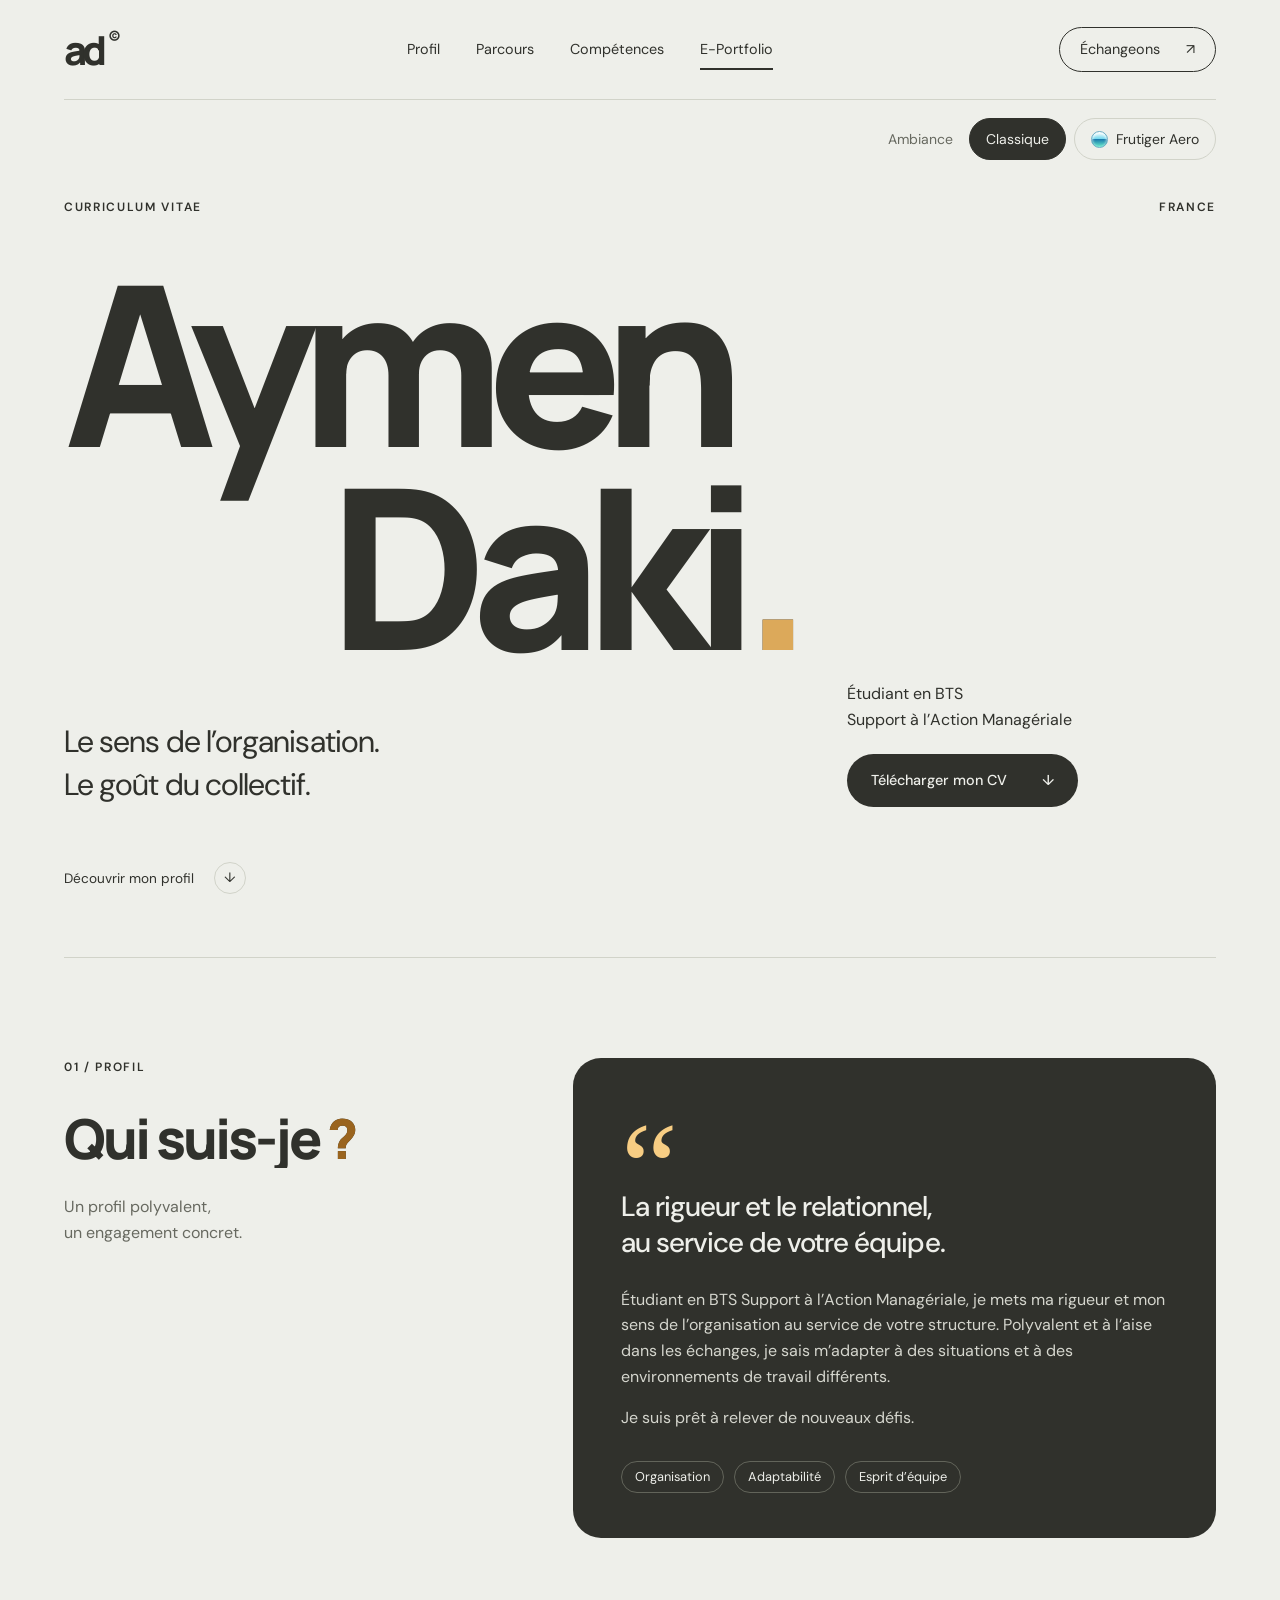
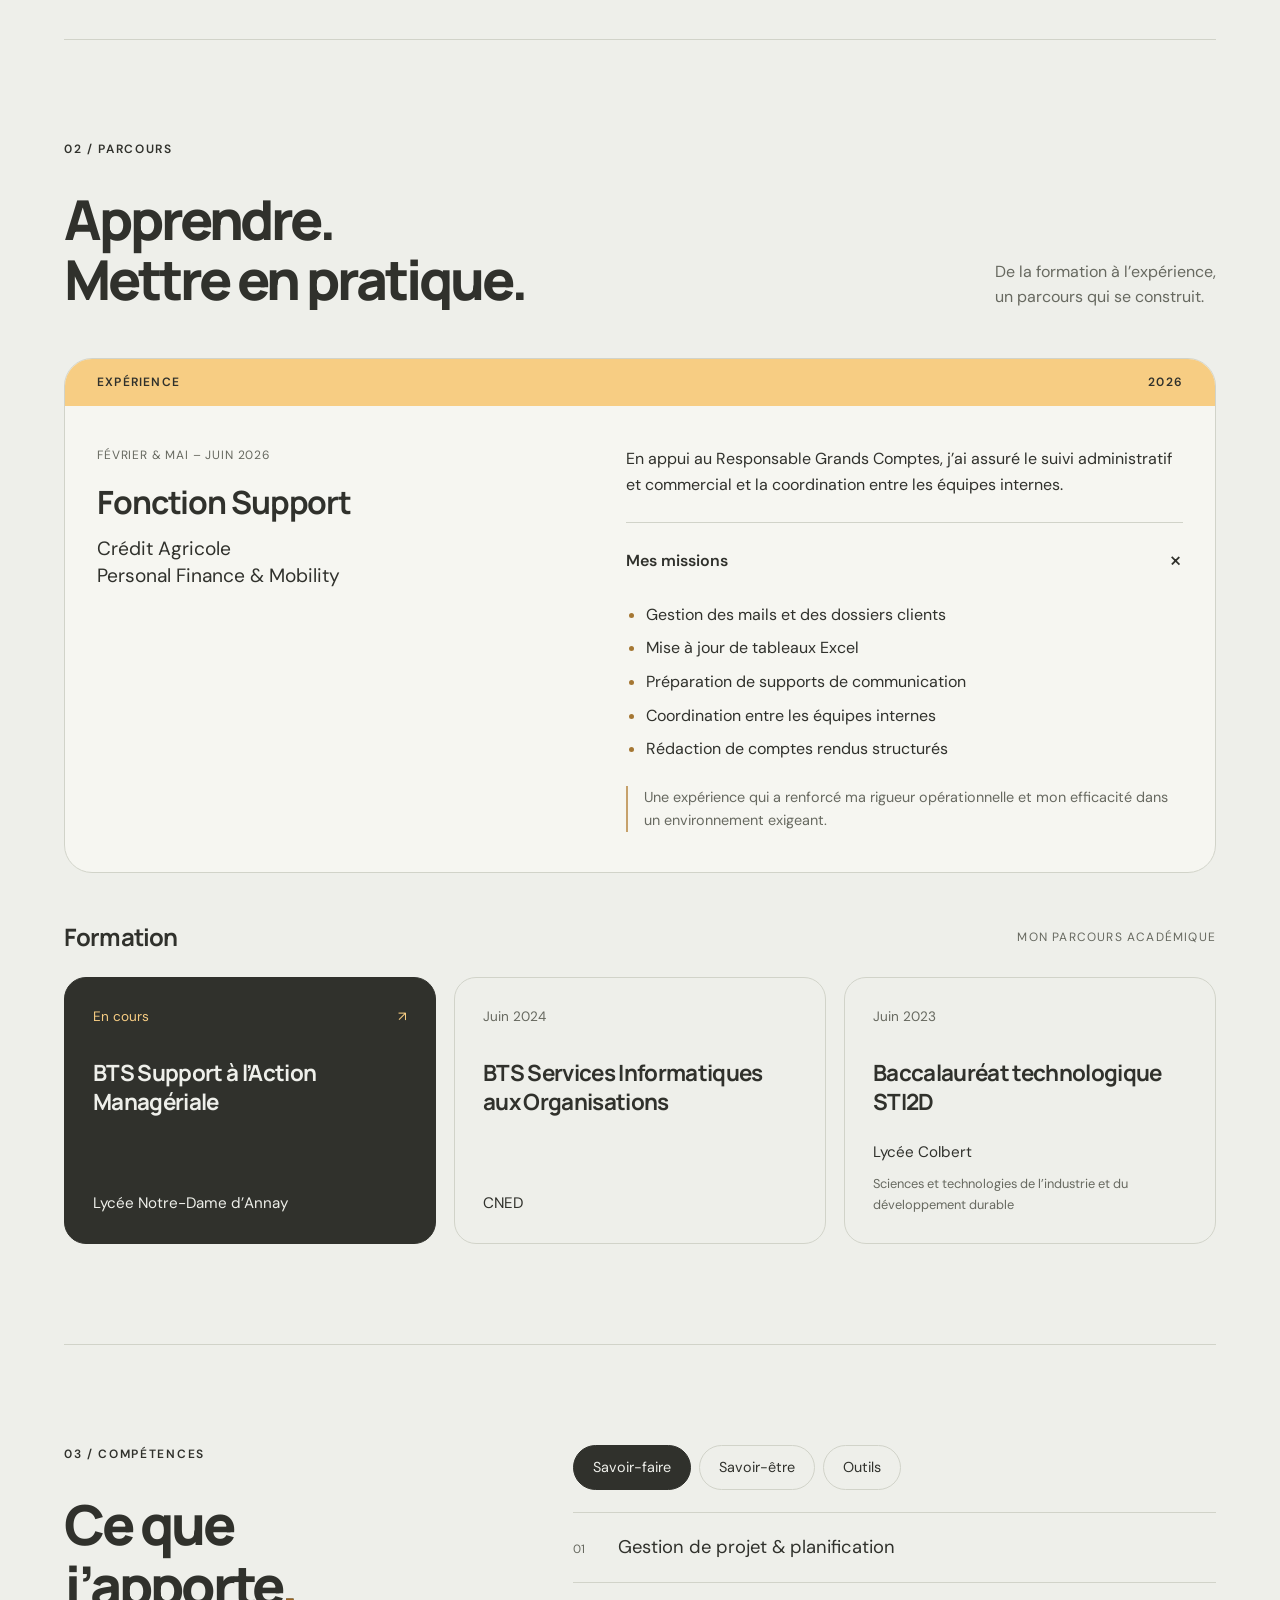
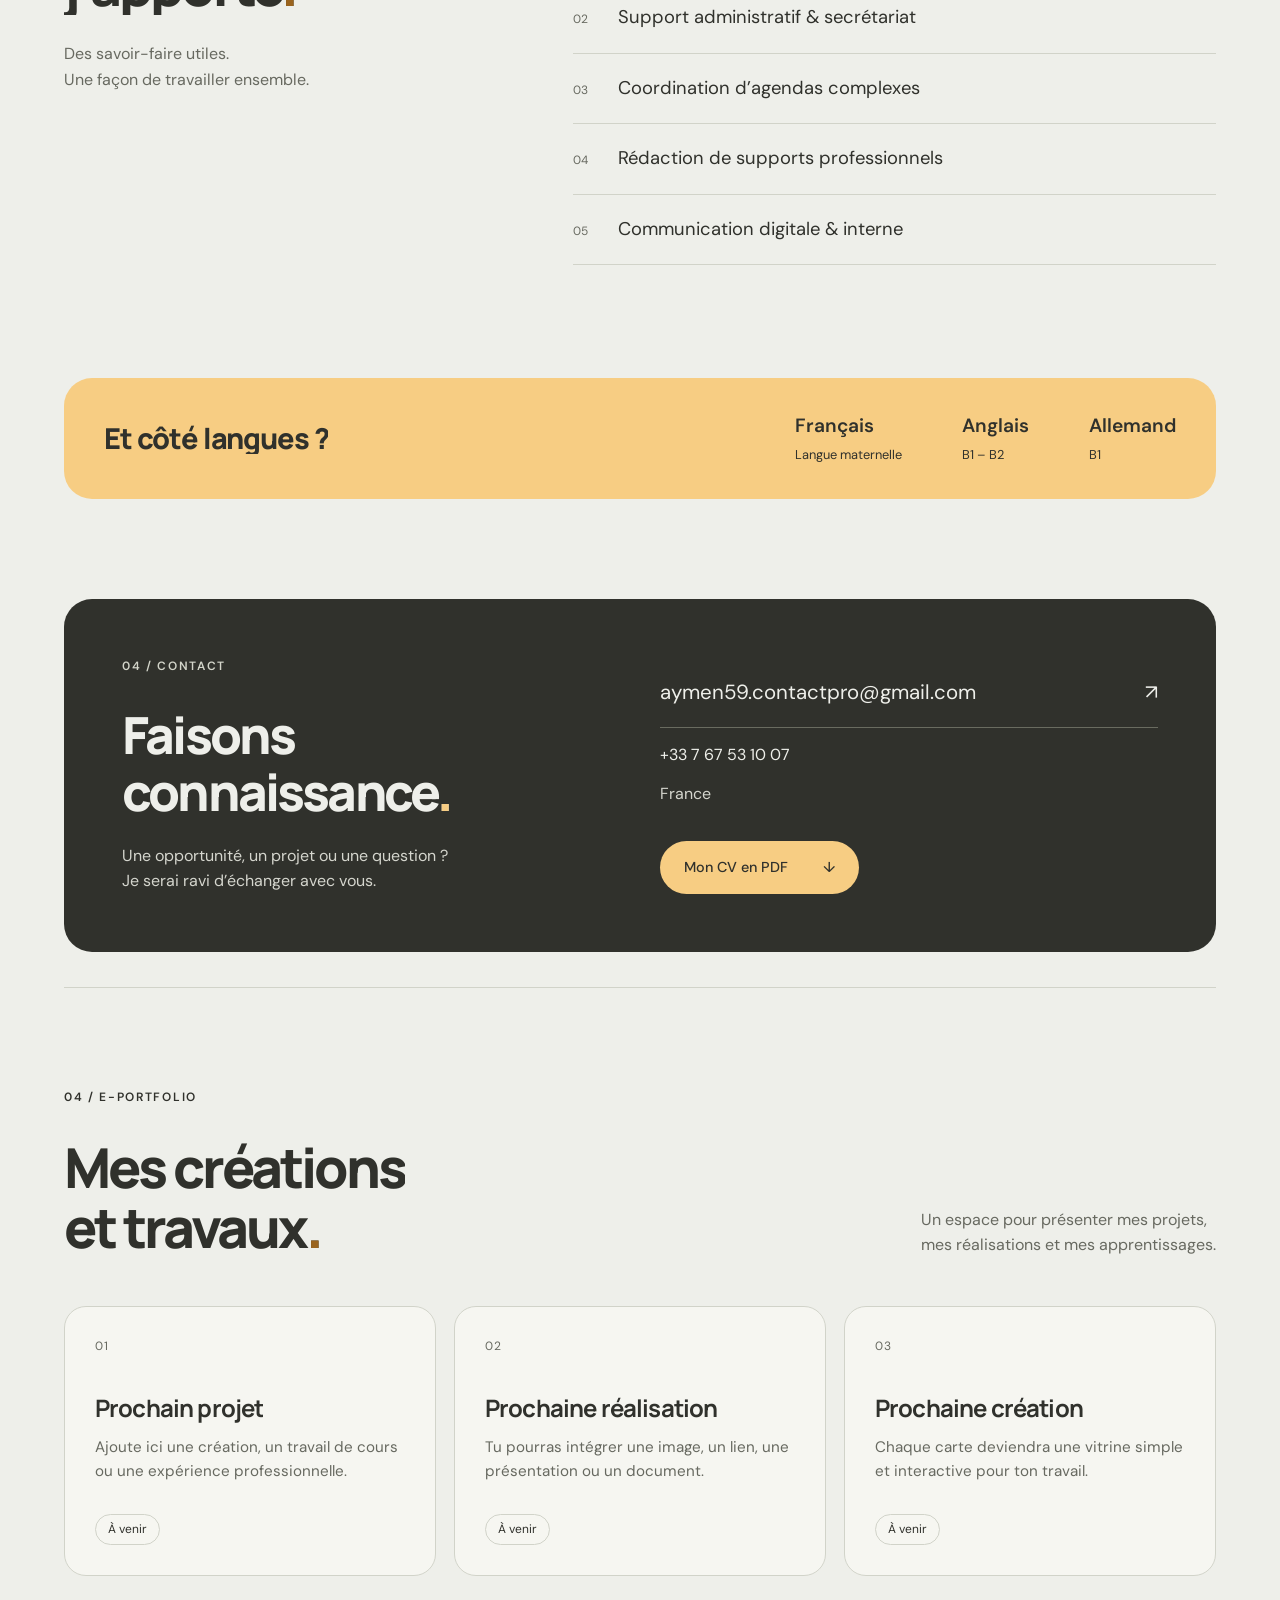
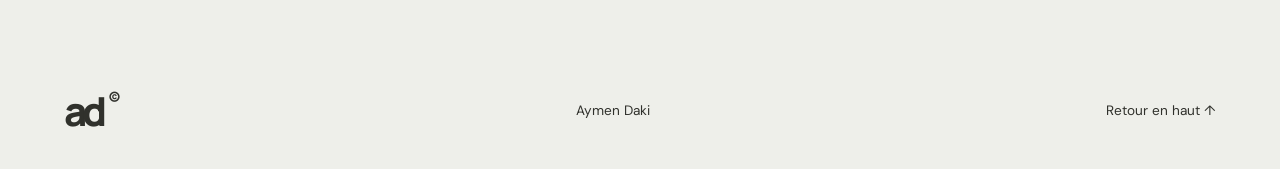
==== index.html @ 02a34ab2 "Add files via upload" ====
<!doctype html>
<html lang="fr">
<head>
  <meta charset="utf-8">
  <meta name="viewport" content="width=device-width,initial-scale=1">
  <meta name="theme-color" content="#30312c">
  <meta name="description" content="Découvrez le parcours d’Aymen Daki, étudiant en BTS Support à l’Action Managériale en France : expérience, formation et compétences.">
  <title>Aymen Daki — Parcours & compétences</title>
  <link rel="stylesheet" href="style.css">
  <link rel="stylesheet" href="interactions.css">
  <link rel="stylesheet" href="themes.css">
  <script src="theme.js"></script>
  <script src="script.js" defer></script>
</head>
<body>
  <a class="skip" href="#profil">Aller au contenu</a>
  <header class="header">
    <a href="#accueil" class="wordmark" aria-label="Aymen Daki, accueil">ad<span>©</span></a>
    <nav aria-label="Navigation principale">
      <a href="#profil">Profil</a><a href="#parcours">Parcours</a><a href="#competences">Compétences</a><a href="#portfolio">E-Portfolio</a>
    </nav>
    <a href="#contact" class="contact-link">Échangeons <span aria-hidden="true">↗</span></a>
  </header>
  <div class="theme-toolbar" role="group" aria-label="Thème du site">
    <span>Ambiance</span>
    <button type="button" data-theme-choice="classic" aria-pressed="true">Classique</button>
    <button type="button" data-theme-choice="aero" aria-pressed="false"><span class="aero-swatch" aria-hidden="true"></span> Frutiger Aero</button>
  </div>
  <main id="accueil">
    <section class="hero" aria-labelledby="hero-title">
      <div class="hero-top"><p>CURRICULUM VITAE</p><p>FRANCE</p></div>
      <h1 id="hero-title">Aymen<span>Daki<span class="name-period">.</span></span></h1>
      <div class="hero-bottom"><p>Le sens de l’organisation.<br>Le goût du collectif.</p><div><p class="study-label">Étudiant en BTS<br>Support à l’Action Managériale</p><a href="aymen-daki-cv.pdf" download="Aymen-Daki-CV.pdf" class="button dark">Télécharger mon CV <span aria-hidden="true">↓</span></a></div></div>
      <a href="#profil" class="scroll-link">Découvrir mon profil <span aria-hidden="true">↓</span></a>
    </section>
    <section id="profil" class="profile section" aria-labelledby="profile-title">
      <div class="section-intro"><span class="eyebrow">01 / PROFIL</span><h2 id="profile-title">Qui suis-je<span class="accent"> ?</span></h2><p>Un profil polyvalent,<br>un engagement concret.</p></div>
      <div class="quote-card"><span class="quote-mark" aria-hidden="true">“</span><p class="quote-lead">La rigueur et le relationnel,<br>au service de votre équipe.</p><p>Étudiant en BTS Support à l’Action Managériale, je mets ma rigueur et mon sens de l’organisation au service de votre structure. Polyvalent et à l’aise dans les échanges, je sais m’adapter à des situations et à des environnements de travail différents.</p><p>Je suis prêt à relever de nouveaux défis.</p><div class="quote-tags"><span>Organisation</span><span>Adaptabilité</span><span>Esprit d’équipe</span></div></div>
    </section>
    <section id="parcours" class="section journey" aria-labelledby="journey-title">
      <div class="section-heading"><div><span class="eyebrow">02 / PARCOURS</span><h2 id="journey-title">Apprendre.<br>Mettre en pratique.</h2></div><p>De la formation à l’expérience,<br>un parcours qui se construit.</p></div>
      <div class="experience-card"><div class="experience-label"><span>EXPÉRIENCE</span><span>2026</span></div><div class="experience-main"><div><p class="meta">FÉVRIER & MAI – JUIN 2026</p><h3>Fonction Support</h3><p class="company">Crédit Agricole<br>Personal Finance & Mobility</p></div><div><p>En appui au Responsable Grands Comptes, j’ai assuré le suivi administratif et commercial et la coordination entre les équipes internes.</p><details open><summary>Mes missions <span aria-hidden="true" class="plus">+</span></summary><ul><li>Gestion des mails et des dossiers clients</li><li>Mise à jour de tableaux Excel</li><li>Préparation de supports de communication</li><li>Coordination entre les équipes internes</li><li>Rédaction de comptes rendus structurés</li></ul><p class="takeaway">Une expérience qui a renforcé ma rigueur opérationnelle et mon efficacité dans un environnement exigeant.</p></details></div></div></div>
      <div class="education-heading"><h3>Formation</h3><span>MON PARCOURS ACADÉMIQUE</span></div>
      <div class="education-grid">
        <article class="education current"><div class="education-date">En cours <span aria-hidden="true">↗</span></div><h4>BTS Support à l’Action Managériale</h4><p>Lycée Notre-Dame d’Annay</p></article>
        <article class="education"><div class="education-date">Juin 2024</div><h4>BTS Services Informatiques aux Organisations</h4><p>CNED</p></article>
        <article class="education"><div class="education-date">Juin 2023</div><h4>Baccalauréat technologique STI2D</h4><p>Lycée Colbert</p><p class="education-detail">Sciences et technologies de l’industrie et du développement durable</p></article>
      </div>
    </section>
    <section id="competences" class="section skills-section" aria-labelledby="skills-title"><div class="section-intro"><span class="eyebrow">03 / COMPÉTENCES</span><h2 id="skills-title">Ce que<br>j’apporte<span class="accent">.</span></h2><p>Des savoir-faire utiles.<br>Une façon de travailler ensemble.</p></div><div class="skills-content"><div class="tabs" role="tablist" aria-label="Catégories de compétences"><button id="tab-expertise" role="tab" aria-selected="true" aria-controls="expertise" tabindex="0">Savoir-faire</button><button id="tab-qualities" role="tab" aria-selected="false" aria-controls="qualities" tabindex="-1">Savoir-être</button><button id="tab-tools" role="tab" aria-selected="false" aria-controls="tools" tabindex="-1">Outils</button></div><div id="expertise" class="skill-panel" role="tabpanel" aria-labelledby="tab-expertise" tabindex="0"><ul class="skill-list"><li><span>01</span>Gestion de projet & planification</li><li><span>02</span>Support administratif & secrétariat</li><li><span>03</span>Coordination d’agendas complexes</li><li><span>04</span>Rédaction de supports professionnels</li><li><span>05</span>Communication digitale & interne</li></ul></div><div id="qualities" class="skill-panel" role="tabpanel" aria-labelledby="tab-qualities" tabindex="0" hidden><ul class="skill-list"><li><span>01</span>Rigueur & organisation</li><li><span>02</span>Aisance relationnelle & diplomatie</li><li><span>03</span>Capacité d’adaptation</li><li><span>04</span>Esprit d’initiative & leadership</li><li><span>05</span>Sens de la confidentialité</li><li><span>06</span>Gestion des priorités</li><li><span>07</span>Autonomie & travail d’équipe</li></ul></div><div id="tools" class="skill-panel" role="tabpanel" aria-labelledby="tab-tools" tabindex="0" hidden><ul class="skill-list"><li><span>01</span>Excel</li><li><span>02</span>Word</li><li><span>03</span>PowerPoint</li><li><span>04</span>Microsoft Teams</li><li><span>05</span>SharePoint</li></ul></div></div></section>
    <section class="languages" aria-labelledby="languages-title"><h2 id="languages-title">Et côté langues<span> ?</span></h2><div><p>Français<span>Langue maternelle</span></p><p>Anglais<span>B1 – B2</span></p><p>Allemand<span>B1</span></p></div></section>
    <section id="contact" class="section contact" aria-labelledby="contact-title"><div><span class="eyebrow">04 / CONTACT</span><h2 id="contact-title">Faisons<br>connaissance<span>.</span></h2><p>Une opportunité, un projet ou une question ?<br>Je serai ravi d’échanger avec vous.</p></div><div class="contact-details"><a class="email" href="mailto:aymen59.contactpro@gmail.com">aymen59.contactpro@gmail.com <span aria-hidden="true">↗</span></a><a href="tel:+33767531007">+33 7 67 53 10 07</a><p>France</p><a class="button light" href="aymen-daki-cv.pdf" download="Aymen-Daki-CV.pdf">Mon CV en PDF <span aria-hidden="true">↓</span></a></div></section>
    <section id="portfolio" class="section portfolio" aria-labelledby="portfolio-title"><div class="section-heading"><div><span class="eyebrow">04 / E-PORTFOLIO</span><h2 id="portfolio-title">Mes créations<br>et travaux<span class="accent">.</span></h2></div><p>Un espace pour présenter mes projets,<br>mes réalisations et mes apprentissages.</p></div><div class="portfolio-grid"><article class="portfolio-card"><span class="portfolio-number">01</span><h3>Prochain projet</h3><p>Ajoute ici une création, un travail de cours ou une expérience professionnelle.</p><span class="portfolio-status">À venir</span></article><article class="portfolio-card"><span class="portfolio-number">02</span><h3>Prochaine réalisation</h3><p>Tu pourras intégrer une image, un lien, une présentation ou un document.</p><span class="portfolio-status">À venir</span></article><article class="portfolio-card"><span class="portfolio-number">03</span><h3>Prochaine création</h3><p>Chaque carte deviendra une vitrine simple et interactive pour ton travail.</p><span class="portfolio-status">À venir</span></article></div></section>
  </main>
  <footer><a class="wordmark" href="#accueil" aria-label="Retour en haut">ad<span>©</span></a><p>Aymen Daki</p><a href="#accueil">Retour en haut ↑</a></footer>
</body>
</html>
---- style.css ----
@import url('https://fonts.googleapis.com/css2?family=DM+Sans:wght@400;500;600;700&family=Manrope:wght@400;500;600;700;800&display=swap');
:root{--paper:#eeefea;--ink:#30312c;--muted:#676960;--gold:#f7cd83;--line:#d1d3c9;--radius:28px}*{box-sizing:border-box}html{scroll-behavior:smooth;scroll-padding-top:100px}body{margin:0;background:var(--paper);color:var(--ink);font-family:'DM Sans',sans-serif;font-size:16px;line-height:1.6}a{color:inherit;text-decoration:none}button{font:inherit}button,a,summary{-webkit-tap-highlight-color:transparent}a,button,summary{touch-action:manipulation}a:focus-visible,button:focus-visible,summary:focus-visible,[tabindex]:focus-visible{outline:3px solid #a86a06;outline-offset:6px}button{cursor:pointer}p,h1,h2,h3,h4{margin:0}h1,h2,h3,h4,.wordmark{font-family:'Manrope',sans-serif}h2{font-size:clamp(2.3rem,4.3vw,4rem);line-height:1.1;letter-spacing:-.055em;font-weight:800}h3{font-size:2rem;line-height:1.2;letter-spacing:-.035em}.header,main,footer{max-width:1320px;margin:auto}.header{height:100px;display:flex;align-items:center;justify-content:space-between;border-bottom:1px solid var(--line);gap:24px}.wordmark{font-size:2.5rem;letter-spacing:-.12em;font-weight:800;line-height:1}.wordmark span{font-size:.75rem;vertical-align:top;letter-spacing:0;margin-left:7px}.header nav{display:flex;gap:36px;font-size:.9rem}.header nav a{position:relative}.header nav a:after{content:'';display:block;position:absolute;bottom:-9px;width:0;height:2px;background:var(--ink);transition:width .2s}.header nav a:hover:after,.header nav a.active:after{width:100%}.contact-link{border:1px solid var(--ink);border-radius:100px;padding:10px 20px;font-size:.9rem}.contact-link span{margin-left:22px}.contact-link:hover{background:var(--gold)}.hero{position:relative;padding:38px 0 28px}.hero-top{display:flex;justify-content:space-between;font-size:.75rem;letter-spacing:.14em;font-weight:600}.hero h1{font-size:clamp(7rem,17.5vw,15.5rem);line-height:.91;letter-spacing:-.075em;font-weight:800;margin:42px 0 24px}.hero h1>span{display:block;padding-left:23%}.name-period{color:#dca95a}.hero-bottom{display:flex;justify-content:space-between;align-items:end;margin-top:-10px}.hero-bottom>p{font-size:clamp(1.3rem,2.4vw,2.1rem);line-height:1.4;letter-spacing:-.03em}.hero-bottom>div{width:32%;display:flex;flex-direction:column;align-items:start;gap:22px}.study-label{font-size:1rem}.button{display:inline-flex;justify-content:space-between;align-items:center;gap:35px;border-radius:100px;padding:15px 24px;font-size:.9rem;font-weight:500;transition:transform .2s,background .2s}.button:hover{transform:translateY(-3px)}.dark{background:var(--ink);color:var(--paper)}.dark:hover{background:#45473b}.light{background:var(--gold);color:var(--ink)}.scroll-link{display:inline-flex;align-items:center;gap:20px;font-size:.85rem;margin-top:55px}.scroll-link span{border:1px solid var(--line);border-radius:50%;width:32px;height:32px;text-align:center;line-height:30px}.section{padding:100px 0;border-top:1px solid var(--line);margin-top:35px}.eyebrow{display:block;font-size:.75rem;font-weight:600;letter-spacing:.14em;margin-bottom:30px}.profile{display:grid;grid-template-columns:1fr 1.45fr;gap:65px}.section-intro>p{margin-top:26px;color:var(--muted)}.accent{color:#9a641e}.quote-card{background:var(--ink);color:var(--paper);border-radius:var(--radius);padding:45px 48px;position:relative}.quote-mark{font-family:Georgia,serif;color:var(--gold);display:block;font-size:8rem;height:74px;line-height:1}.quote-lead{font-size:1.75rem;line-height:1.3;letter-spacing:-.035em;font-weight:500;margin:12px 0 25px}.quote-card>p:not(.quote-lead){color:#d5d6ce;margin-top:16px}.quote-tags{display:flex;flex-wrap:wrap;gap:10px;margin-top:30px}.quote-tags span{font-size:.8rem;border:1px solid #62645a;padding:5px 13px;border-radius:99px}.section-heading{display:flex;justify-content:space-between;align-items:end;gap:30px;margin-bottom:48px}.section-heading>p{color:var(--muted)}.journey{margin-top:0}.experience-card{border:1px solid var(--line);border-radius:var(--radius);overflow:hidden;background:#f6f6f1}.experience-label{display:flex;justify-content:space-between;background:var(--gold);padding:14px 32px;font-size:.75rem;font-weight:600;letter-spacing:.1em}.experience-main{display:grid;grid-template-columns:1fr 1.2fr;gap:65px;padding:40px 32px}.meta{font-size:.75rem;color:var(--muted);letter-spacing:.07em;margin-bottom:18px}.company{font-size:1.2rem;line-height:1.4;margin-top:14px}.experience-main details{margin-top:25px;border-top:1px solid var(--line)}summary{cursor:pointer;list-style:none;display:flex;justify-content:space-between;align-items:center;padding:18px 0;font-weight:600}summary::-webkit-details-marker{display:none}.plus{font-size:1.5rem;font-weight:400;transition:transform .2s}details[open] .plus{transform:rotate(45deg)}details ul{padding-left:20px;margin:0 0 20px}details li{padding:4px 0}li::marker{color:#a57733}.takeaway{font-size:.9rem;color:var(--muted);border-left:2px solid #c6a16b;padding-left:16px}.education-heading{display:flex;justify-content:space-between;align-items:center;margin:50px 0 25px}.education-heading h3{font-size:1.5rem}.education-heading>span{font-size:.75rem;color:var(--muted);letter-spacing:.1em}.education-grid{display:grid;grid-template-columns:repeat(3,1fr);gap:18px}.education{border:1px solid var(--line);border-radius:22px;padding:28px;display:flex;flex-direction:column;align-items:start}.education.current{background:var(--ink);color:var(--paper);border-color:var(--ink)}.education-date{font-size:.85rem;display:flex;justify-content:space-between;width:100%;margin-bottom:30px;color:var(--muted)}.current .education-date{color:var(--gold)}.education h4{font-size:1.4rem;line-height:1.3;letter-spacing:-.03em;margin-bottom:24px}.education>p{font-size:.95rem;margin-top:auto}.education>p.education-detail{font-size:.8rem;margin-top:10px;color:var(--muted)}.skills-section{display:grid;grid-template-columns:1fr 1.45fr;gap:65px;margin-top:0}.tabs{display:flex;gap:8px;flex-wrap:wrap;border-bottom:1px solid var(--line);padding-bottom:22px}.tabs button{border:1px solid var(--line);border-radius:100px;padding:10px 19px;background:transparent;color:var(--ink);font-size:.9rem}.tabs button[aria-selected=true]{background:var(--ink);border-color:var(--ink);color:var(--paper)}.tabs button:hover:not([aria-selected=true]){background:var(--gold)}.skill-list{list-style:none;margin:0;padding:0}.skill-list li{display:flex;gap:25px;align-items:baseline;padding:20px 0;border-bottom:1px solid var(--line);font-size:1.15rem}.skill-list li>span{font-size:.75rem;color:var(--muted);min-width:20px}.skill-panel{min-height:365px}.languages{background:var(--gold);border-radius:var(--radius);padding:35px 40px;display:flex;justify-content:space-between;gap:40px;align-items:center}.languages h2{font-size:1.8rem;letter-spacing:-.04em}.languages>div{display:flex;gap:60px}.languages p{font-size:1.2rem;font-weight:600;line-height:1.4}.languages p span{display:block;font-size:.8rem;font-weight:400;margin-top:6px}.contact{background:var(--ink);color:var(--paper);border:0;border-radius:var(--radius);margin:100px 0 30px;padding:58px;display:grid;grid-template-columns:1fr 1fr;gap:40px;align-items:end}.contact .eyebrow{color:#d2d4c9}.contact h2 span{color:var(--gold)}.contact h2{font-size:clamp(2rem,4vw,3.6rem)}.contact>div>p{margin-top:24px;color:#d5d6ce}.contact-details{display:flex;align-items:start;flex-direction:column;gap:14px;min-width:0}.contact-details .email{display:flex;gap:15px;align-items:center;justify-content:space-between;width:100%;border-bottom:1px solid #696b60;padding-bottom:18px;font-size:clamp(.9rem,1.6vw,1.3rem);overflow-wrap:anywhere}.contact-details>a:not(.button):hover{color:var(--gold)}.contact-details>p{margin:0!important}.contact-details .button{margin-top:20px}footer{padding:15px 0 38px;display:flex;justify-content:space-between;align-items:center}footer p,footer>a:last-child{font-size:.85rem}.skip{position:fixed;left:20px;top:-100px;z-index:10;background:var(--gold);padding:10px 20px}.skip:focus{top:10px}[hidden]{display:none!important}@media(min-width:1500px){.hero h1{font-size:17rem}}@media(max-width:1420px){.header,main,footer{margin-left:5%;margin-right:5%}}@media(max-width:900px){.hero h1{font-size:19vw}.profile,.skills-section{gap:30px;grid-template-columns:.8fr 1.2fr}.quote-card{padding:30px}.quote-lead{font-size:1.5rem}.experience-main{gap:30px}.education{padding:22px}.education h4{font-size:1.15rem}.languages{align-items:start;flex-direction:column;gap:25px}.languages>div{justify-content:space-between;width:100%;gap:20px}.contact{padding:35px;grid-template-columns:1fr;gap:40px}.contact-details .email{font-size:1.2rem}.section{padding-top:70px;padding-bottom:70px}.contact{padding:35px}}@media(max-width:600px){html{scroll-padding-top:25px}.header{height:auto;padding:22px 0;gap:15px;flex-wrap:wrap}.header nav{order:3;width:100%;justify-content:space-between;gap:12px;margin-top:12px;font-size:.85rem}.wordmark{font-size:2rem}.contact-link{font-size:.8rem;padding:8px 14px}.hero{padding-top:25px}.hero-top{font-size:.65rem;letter-spacing:.07em}.hero h1{font-size:23vw;line-height:.98;margin-top:35px}.hero h1>span{padding-left:18%}.hero-bottom{align-items:start;flex-direction:column;gap:28px;margin-top:25px}.hero-bottom>p{font-size:1.45rem}.hero-bottom>div{width:100%;gap:20px}.study-label{font-size:.9rem}.scroll-link{margin-top:32px}.section{padding:50px 0;margin-top:20px}.profile,.skills-section{grid-template-columns:1fr;gap:32px}.eyebrow{margin-bottom:22px}.section-intro>p{margin-top:18px}.quote-card{padding:28px}.quote-lead{font-size:1.45rem}.quote-tags{gap:8px}.quote-tags span{font-size:.75rem}.section-heading{align-items:start;flex-direction:column;margin-bottom:28px}.experience-label{padding:14px 22px}.experience-main{grid-template-columns:1fr;padding:26px 22px;gap:28px}.experience-main h3{font-size:1.7rem}.education-heading{margin-top:35px}.education-heading>span{display:none}.education-grid{grid-template-columns:1fr}.education{padding:25px}.education-date{margin-bottom:20px}.education h4{font-size:1.35rem;margin-bottom:18px}.skills-section{margin-top:0}.tabs{gap:6px}.tabs button{padding:9px 13px;font-size:.85rem}.skill-list li{font-size:1rem;gap:18px;padding:18px 0}.skill-panel{min-height:0}.languages{padding:28px}.languages>div{flex-direction:column;gap:22px}.languages p{display:flex;justify-content:space-between;align-items:center;gap:18px;font-size:1.1rem}.languages p span{margin:0;text-align:right}.contact{padding:28px;margin:55px 0 20px}.contact h2{font-size:2.6rem}.contact-details .email{font-size:1rem}.contact-details{gap:12px}footer p{display:none}footer{padding-top:10px;padding-bottom:25px}}@media(prefers-reduced-motion:reduce){html{scroll-behavior:auto}*,*:before,*:after{transition:none!important;animation:none!important}}@media print{body{background:white;color:black}.header,.scroll-link,.tabs,.button,footer,.contact-link{display:none}.header,main,footer{margin:0;max-width:none}.hero h1{font-size:65px}.hero h1>span{display:inline;padding-left:15px}.hero{padding:0}.hero-bottom{margin:15px 0}.hero-bottom>div{width:auto}.section{padding:25px 0;margin-top:15px}.quote-card,.education.current,.contact,.languages{background:#eee;color:black}.quote-card>p:not(.quote-lead),.contact>div>p,.current .education-date{color:black}.quote-mark{display:none}.skill-panel[hidden]{display:block!important}.skill-panel{min-height:0}.contact{padding:25px;margin-top:25px}.education,.experience-card,.quote-card{break-inside:avoid}.skill-list li{padding:5px 0}.languages{margin-top:20px}.eyebrow{margin-bottom:10px}h2{font-size:28px}.quote-tags{display:none}}
---- interactions.css ----
/* Cursor-driven gold reflections, with a quiet touch/reduced-motion fallback. */
@media (hover: hover) and (pointer: fine) and (prefers-reduced-motion: no-preference) {
  .motion-text {
    translate: var(--text-x, 0px) var(--text-y, 0px);
    transition: translate 220ms ease-out, text-shadow 300ms ease;
  }
  .motion-text:hover {
    text-shadow: 0 0 22px rgb(220 169 90 / 38%);
  }
  @supports (background-clip: text) {
    h1.motion-text, h2.motion-text, h3.motion-text, h4.motion-text, .quote-lead.motion-text {
      --shine-base: var(--ink);
      background-image: linear-gradient(110deg, var(--shine-base) 0%, var(--shine-base) 38%, #b77820 46%, #f7cd83 50%, #b77820 54%, var(--shine-base) 62%, var(--shine-base) 100%);
      background-size: 300% 100%;
      background-position: 100% 0;
      background-clip: text;
      -webkit-background-clip: text;
      color: transparent;
    }
    .quote-card .motion-text, .current .motion-text, .contact .motion-text { --shine-base: var(--paper); }
    h1.motion-text:hover, h2.motion-text:hover, h3.motion-text:hover, h4.motion-text:hover, .quote-lead.motion-text:hover {
      animation: text-glint 1.1s ease-in-out both;
    }
  }
  .motion-card {
    position: relative;
    isolation: isolate;
    transform: perspective(1100px) rotateX(var(--tilt-x, 0deg)) rotateY(var(--tilt-y, 0deg)) translateY(var(--lift, 0px));
    transition: transform 300ms ease-out, box-shadow 300ms ease, border-color 300ms ease;
  }
  .motion-card::after {
    content: '';
    position: absolute;
    inset: 0;
    border-radius: inherit;
    z-index: 2;
    pointer-events: none;
    opacity: 0;
    background: radial-gradient(300px circle at var(--glow-x, 50%) var(--glow-y, 50%), rgb(255 224 164 / 22%), transparent 75%);
    box-shadow: inset 0 0 0 1px rgb(247 205 131 / 30%);
    transition: opacity 300ms ease;
  }
  .motion-card:hover {
    --lift: -5px;
    box-shadow: 0 18px 38px -22px rgb(65 48 19 / 45%);
    border-color: #c6a16b;
  }
  .motion-card:hover::after { opacity: 1; }
  .skill-list li, .quote-tags span, .tabs button, .button, .contact-link {
    position: relative;
    overflow: hidden;
    isolation: isolate;
    transition: transform 250ms ease, box-shadow 250ms ease, background 250ms ease, border-color 250ms ease;
  }
  .skill-list li::after, .quote-tags span::after, .tabs button::after, .button::after, .contact-link::after {
    content: '';
    position: absolute;
    inset: 0;
    pointer-events: none;
    background: linear-gradient(110deg, transparent 15%, rgb(247 205 131 / 28%) 50%, transparent 85%);
    transform: translateX(-120%);
  }
  .skill-list li:hover::after, .quote-tags span:hover::after, .tabs button:hover::after, .button:hover::after, .contact-link:hover::after {
    animation: surface-glint 750ms ease-out both;
  }
  .skill-list li:hover { transform: translateX(5px); background: rgb(247 205 131 / 12%); }
  .quote-tags span:hover, .tabs button:hover { transform: translateY(-3px); box-shadow: 0 6px 15px -10px var(--ink); }
  @keyframes text-glint { from { background-position: 100% 0; } to { background-position: 0% 0; } }
  @keyframes surface-glint { to { transform: translateX(120%); } }
}
@media print {
  .motion-text { color: inherit !important; background: none !important; translate: none !important; text-shadow: none !important; }
  .motion-card { transform: none !important; box-shadow: none !important; }
  .motion-card::after { display: none !important; }
}
---- themes.css ----
/* Aero palette inspired by slightknack/aerocode (CC0); original CV theme retained. */
.portfolio{margin-top:35px}.portfolio-grid{display:grid;grid-template-columns:repeat(3,1fr);gap:18px}.portfolio-card{min-height:270px;display:flex;flex-direction:column;align-items:flex-start;padding:30px;border:1px solid var(--line);border-radius:22px;background:#f6f6f1}.portfolio-number{color:var(--muted);font-size:.75rem;letter-spacing:.12em}.portfolio-card h3{font-size:1.5rem;margin:38px 0 12px}.portfolio-card p{color:var(--muted);font-size:.95rem}.portfolio-status{margin-top:auto;border:1px solid var(--line);border-radius:100px;padding:5px 12px;font-size:.75rem}@media(max-width:900px){.portfolio-grid{grid-template-columns:1fr 1fr}}@media(max-width:600px){.portfolio-grid{grid-template-columns:1fr}.portfolio-card{min-height:210px;padding:25px}.portfolio-card h3{margin-top:28px}}
.theme-toolbar{max-width:1320px;margin:18px auto 0;display:flex;justify-content:flex-end;align-items:center;gap:8px;flex-wrap:wrap;font-size:.875rem}
.theme-toolbar>span{margin-right:8px;color:var(--muted)}
.theme-toolbar button{display:inline-flex;align-items:center;gap:8px;padding:9px 16px;min-height:42px;border:1px solid var(--line);border-radius:100px;background:transparent;color:var(--ink)}
.theme-toolbar button[aria-pressed=true]{background:var(--ink);color:var(--paper);border-color:var(--ink)}
.theme-toolbar button:hover{box-shadow:0 2px 12px #30312c20}
.aero-swatch{width:17px;height:17px;border-radius:50%;background:linear-gradient(#fff 0%,#73d8ee 45%,#1b7cad 50%,#68eccb 100%);border:1px solid #6cadc5;box-shadow:inset 0 1px 3px #fff}
html[data-theme=aero]{--paper:#f3fcff;--ink:#172038;--muted:#405b6a;--gold:#a8edea;--line:#9dc4d3;--radius:20px}
html[data-theme=aero]{background:linear-gradient(135deg,#a8edea 0%,#c8eaff 42%,#fed6e3 100%);background-attachment:fixed}
html[data-theme=aero] body{background:transparent;font-family:'Segoe UI','DM Sans',sans-serif}
html[data-theme=aero] .header,html[data-theme=aero] .hero,html[data-theme=aero] .theme-toolbar,html[data-theme=aero] main,html[data-theme=aero] footer{position:relative;z-index:1}
html[data-theme=aero] .header{height:auto;min-height:84px;margin-top:22px;padding:16px 25px;border:1px solid #ffffffdd;border-radius:20px;background:linear-gradient(#ffffffd9,#e1f4ffab 48%,#b4dcecab 49%,#ecfbffd9);box-shadow:0 7px 24px #30557424,inset 0 1px 1px #fff}
html[data-theme=aero] .hero{margin-top:22px;padding:35px 40px;border:1px solid #fff;border-radius:28px;background:linear-gradient(135deg,#ffffffcf,#e1faff80 60%,#b4dcf28c);box-shadow:inset 0 1px 2px #fff,0 18px 55px #3c5e8b26;overflow:hidden}
html[data-theme=aero] .hero h1{font-family:'Segoe UI','Manrope',sans-serif;letter-spacing:-.075em;font-weight:700;color:#174969;text-shadow:0 2px 1px #fff9,0 10px 35px #29adff35}
html[data-theme=aero] .name-period,html[data-theme=aero] .accent{color:#007c83}
html[data-theme=aero] .hero-top{color:#355775}
html[data-theme=aero] .section{border-top-color:#fff9}
html[data-theme=aero] .quote-card,html[data-theme=aero] .education,html[data-theme=aero] .experience-card,html[data-theme=aero] .contact,html[data-theme=aero] .languages{color:var(--ink);border:1px solid #fffffff2;background:linear-gradient(150deg,#ffffffeb,#effaffc7);box-shadow:inset 0 1px 1px #fff,0 8px 26px #3c5e8b25}
html[data-theme=aero] .quote-card{background:linear-gradient(160deg,#ffffffed,#d7f5f9d9 55%,#bde9f1bf)}
html[data-theme=aero] .quote-mark{color:#288bb0;text-shadow:0 2px #fff}
html[data-theme=aero] .quote-card>p:not(.quote-lead),html[data-theme=aero] .contact>div>p,html[data-theme=aero] .contact .eyebrow,html[data-theme=aero] .education-detail{color:#405b6a}
html[data-theme=aero] .quote-tags span{background:linear-gradient(#fff9,#c5ecf0a6);border-color:#8ebecd;color:#234963;box-shadow:inset 0 1px #fff}
html[data-theme=aero] .experience-label{color:#fff;background:linear-gradient(#68c3e5,#399dc9 48%,#167cac 49%,#279ac2);text-shadow:0 1px 2px #174969;border-bottom:1px solid #15608b;box-shadow:inset 0 1px #fff9}
html[data-theme=aero] .education.current{background:linear-gradient(145deg,#f4fff3ed,#d4f2e3e6);border-color:#8cbaaf}
html[data-theme=aero] .current .education-date{color:#246949}
html[data-theme=aero] .education-date{border-bottom:1px solid #9dc4d380;padding-bottom:16px}
html[data-theme=aero] .languages{background:linear-gradient(120deg,#faffffe8,#cceef9e6 65%,#d5f5e5ed)}
html[data-theme=aero] .contact{background:linear-gradient(135deg,#f0fbffeb,#c5e4f5de)}
html[data-theme=aero] .contact h2 span{color:#188499}
html[data-theme=aero] .contact-details .email{border-color:#82b3c8}
html[data-theme=aero] .contact-details>a:not(.button):hover{color:#0071aa}
html[data-theme=aero] .takeaway{border-color:#299bb2}
html[data-theme=aero] li::marker{color:#2389ac}
html[data-theme=aero] .skills-content{border:1px solid #fff;border-radius:20px;background:#ffffffd0;padding:26px;box-shadow:0 8px 26px #3c5e8b20}
html[data-theme=aero] .button,html[data-theme=aero] .contact-link,html[data-theme=aero] .tabs button,html[data-theme=aero] .theme-toolbar button{border-radius:9px;border:1px solid #81a5bc;background:linear-gradient(#fffffff2,#eaf5f9 48%,#cbe3ef 49%,#ecfaff);color:#193e57;box-shadow:inset 0 1px 1px #fff,0 2px 4px #274e6d20;text-shadow:0 1px #fff9}
html[data-theme=aero] .button.dark,html[data-theme=aero] .theme-toolbar button[aria-pressed=true],html[data-theme=aero] .tabs button[aria-selected=true]{color:white;background:linear-gradient(#7ad0ed,#40a2d0 48%,#1474a7 49%,#248fb9);border-color:#246b90;text-shadow:0 1px 2px #124666;box-shadow:inset 0 1px #d7f5ff,0 2px 5px #274e6d35}
html[data-theme=aero] .button:hover,html[data-theme=aero] .contact-link:hover,html[data-theme=aero] .tabs button:hover,html[data-theme=aero] .theme-toolbar button:hover{filter:brightness(1.06);box-shadow:inset 0 1px #fff,0 0 16px #29adff65}
html[data-theme=aero] :focus-visible{outline-color:#005e9e}
@media(hover:hover) and (pointer:fine) and (prefers-reduced-motion:no-preference){
 html[data-theme=aero] h1.motion-text,html[data-theme=aero] h2.motion-text,html[data-theme=aero] h3.motion-text,html[data-theme=aero] h4.motion-text,html[data-theme=aero] .quote-lead.motion-text{--shine-base:#174969;background-image:linear-gradient(110deg,#174969 0%,#174969 38%,#2188b5 46%,#78dced 50%,#2188b5 54%,#174969 62%,#174969 100%);color:transparent}
 html[data-theme=aero] .motion-text:hover{text-shadow:0 0 22px #29adff50}
 html[data-theme=aero] .motion-card::after{background:radial-gradient(320px circle at var(--glow-x,50%) var(--glow-y,50%),#ffffff70,transparent 75%);box-shadow:inset 0 0 0 1px #ffffffb3}
 html[data-theme=aero] .motion-card:hover{border-color:#fff;box-shadow:inset 0 1px #fff,0 18px 36px #30769c30}
 html[data-theme=aero] .skill-list li:hover{background:#29adff15}
 html[data-theme=aero] .skill-list li::after,html[data-theme=aero] .quote-tags span::after,html[data-theme=aero] .tabs button::after,html[data-theme=aero] .button::after,html[data-theme=aero] .contact-link::after{background:linear-gradient(110deg,transparent 15%,#ffffff80 50%,transparent 85%)}
}
@media(max-width:1420px){.theme-toolbar{margin-left:5%;margin-right:5%}}
@media(max-width:600px){.theme-toolbar{justify-content:center;font-size:.8rem;gap:6px}.theme-toolbar button{padding:9px 12px}.theme-toolbar>span{margin-right:2px}html[data-theme=aero] .header{padding:20px;margin-top:14px}html[data-theme=aero] .hero{padding:24px 20px}html[data-theme=aero] .hero h1{font-size:21vw}html[data-theme=aero] .skills-content{padding:20px}html[data-theme=aero] .tabs button{padding:9px 10px;font-size:.8rem}}
@media print{.theme-toolbar{display:none}html[data-theme=aero],html[data-theme=aero] body{background:white}html[data-theme=aero] .hero,html[data-theme=aero] .skills-content{background:white;box-shadow:none;border:none}html[data-theme=aero] h1.motion-text,html[data-theme=aero] h2.motion-text,html[data-theme=aero] h3.motion-text,html[data-theme=aero] h4.motion-text,html[data-theme=aero] .quote-lead.motion-text{color:#172038!important;background:none!important;text-shadow:none!important}}
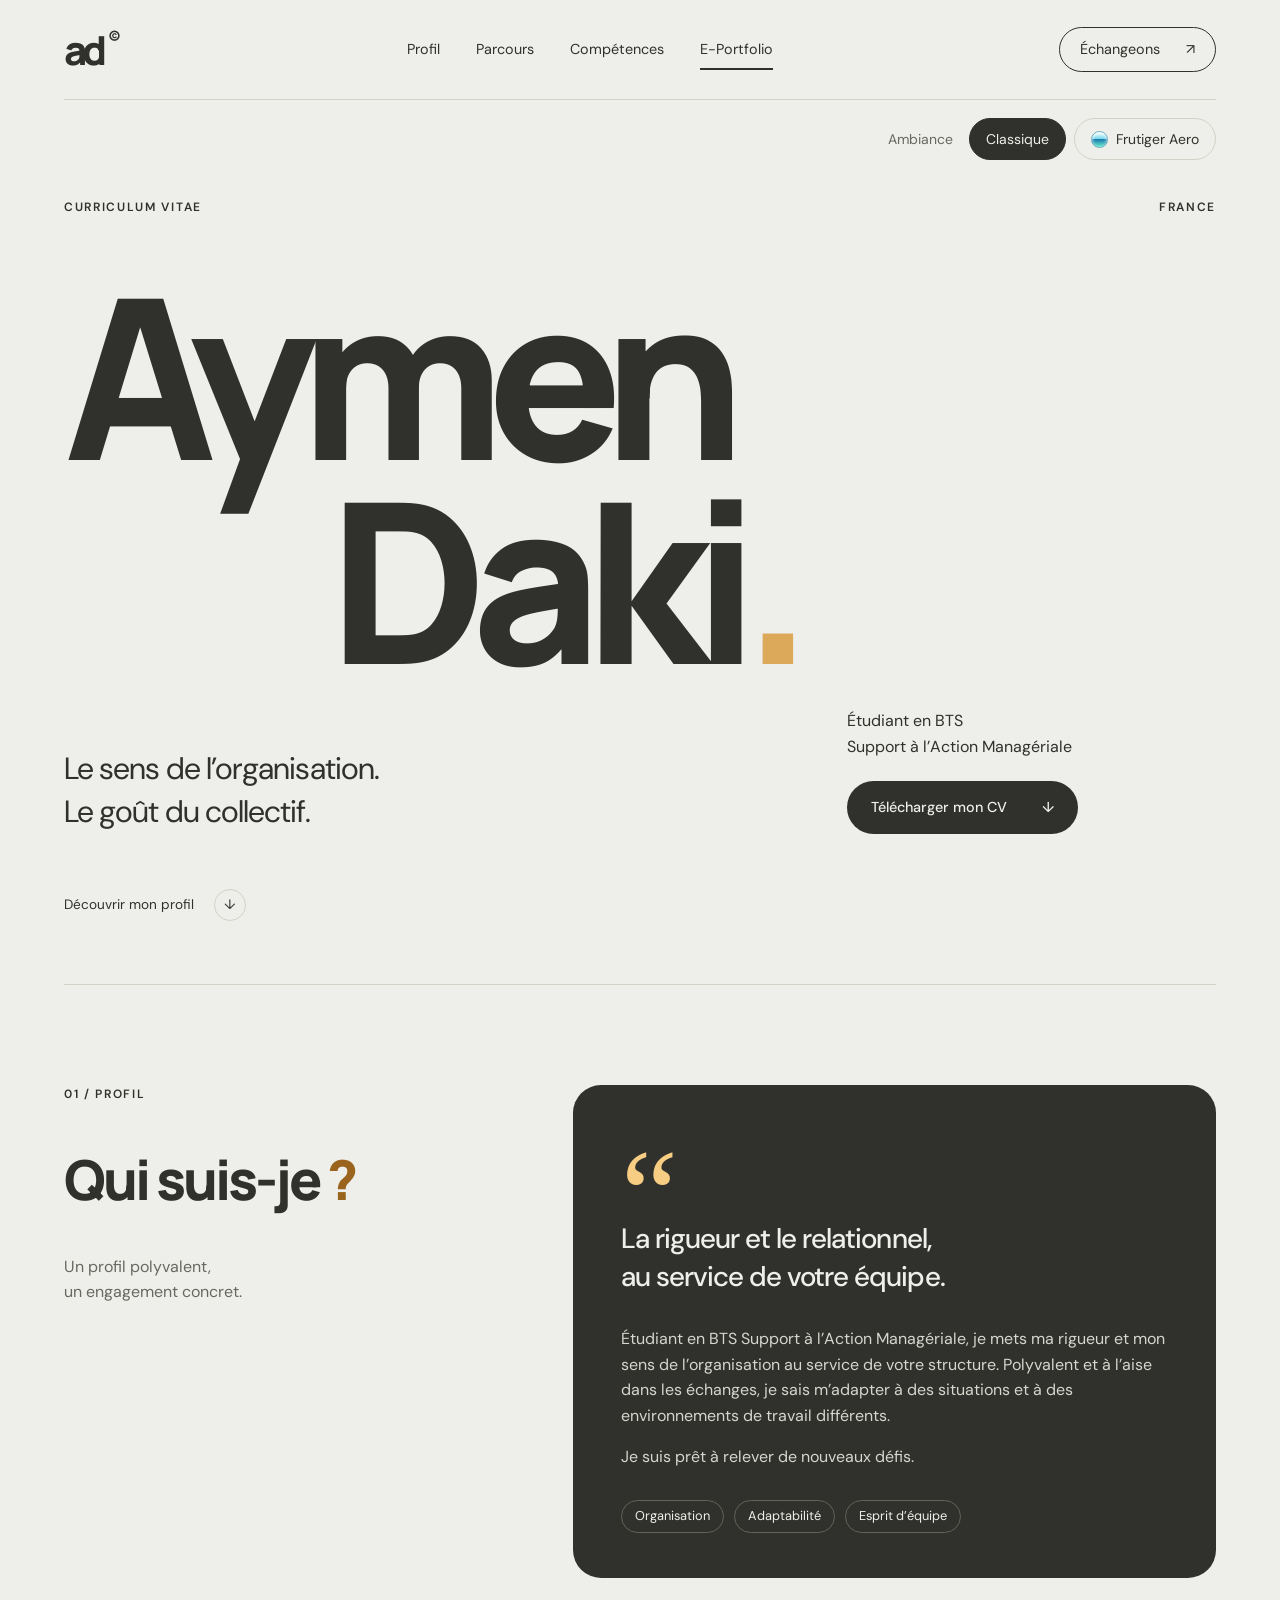
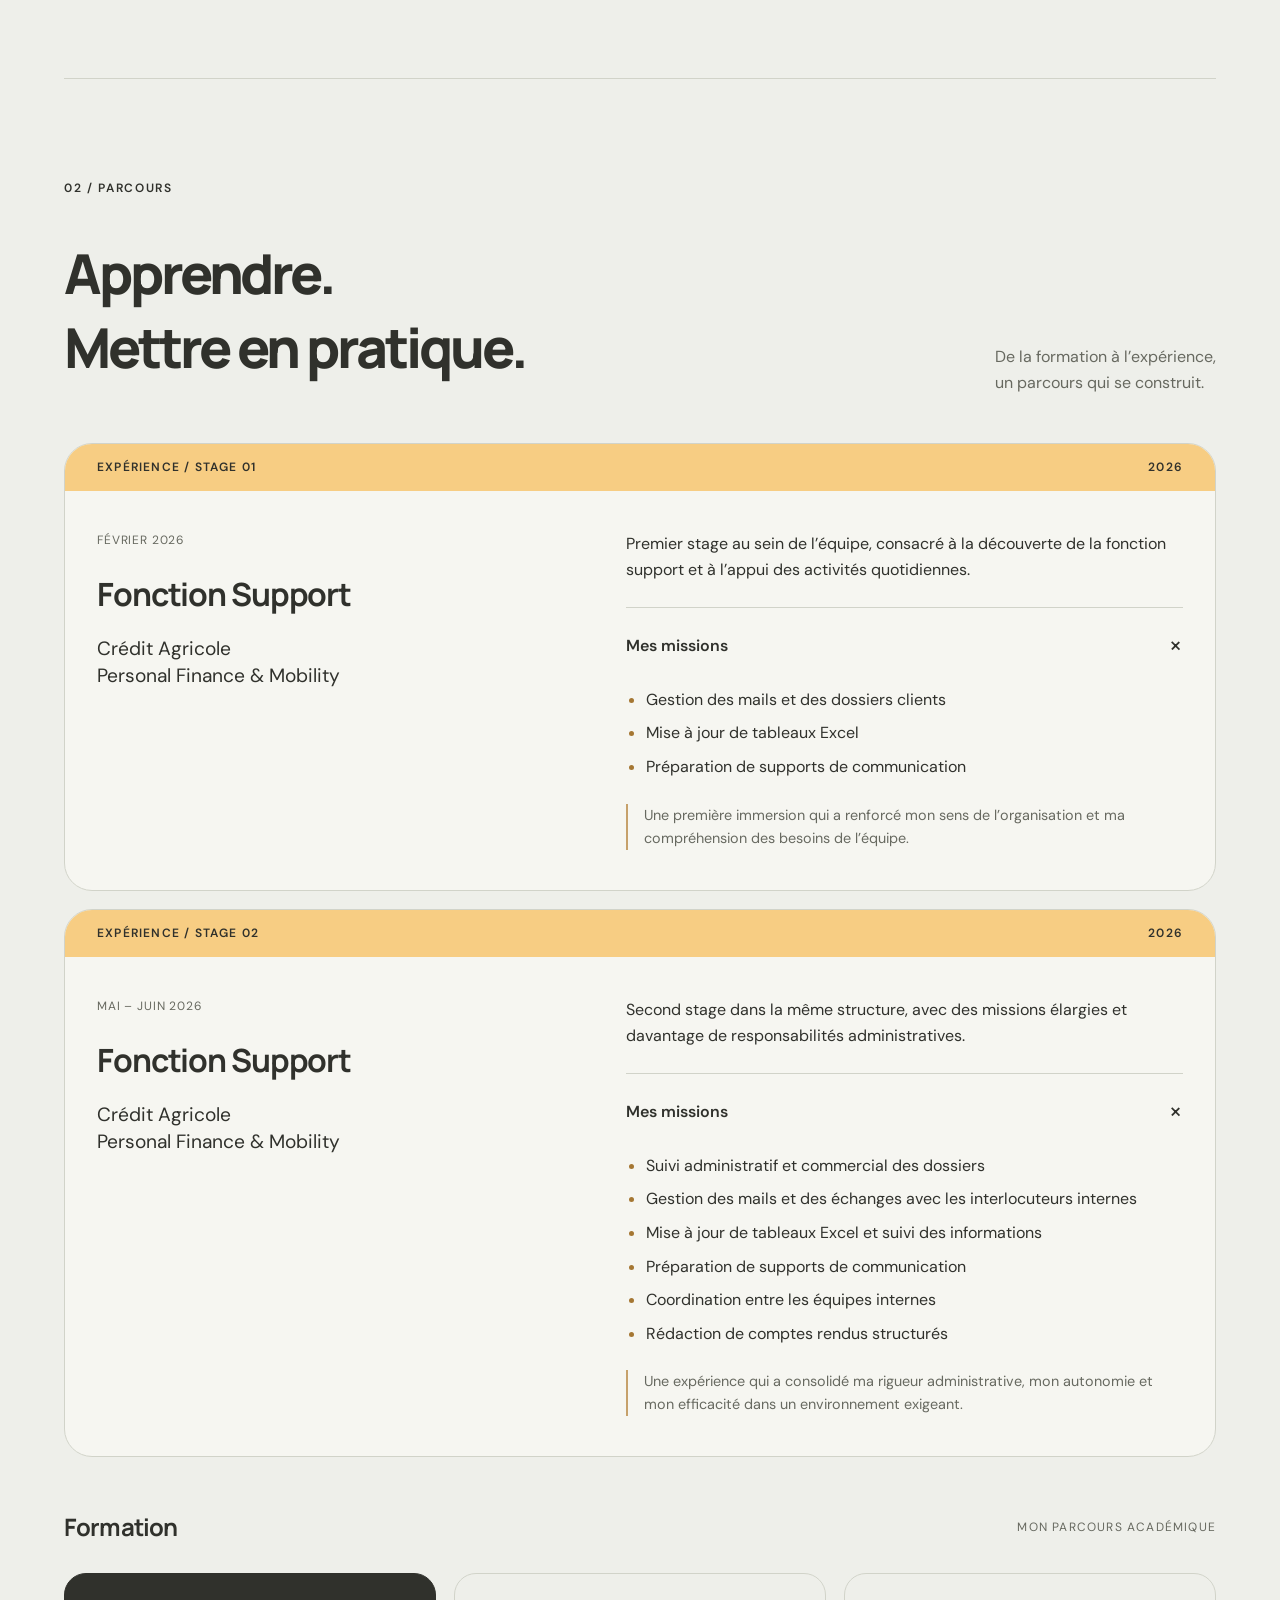
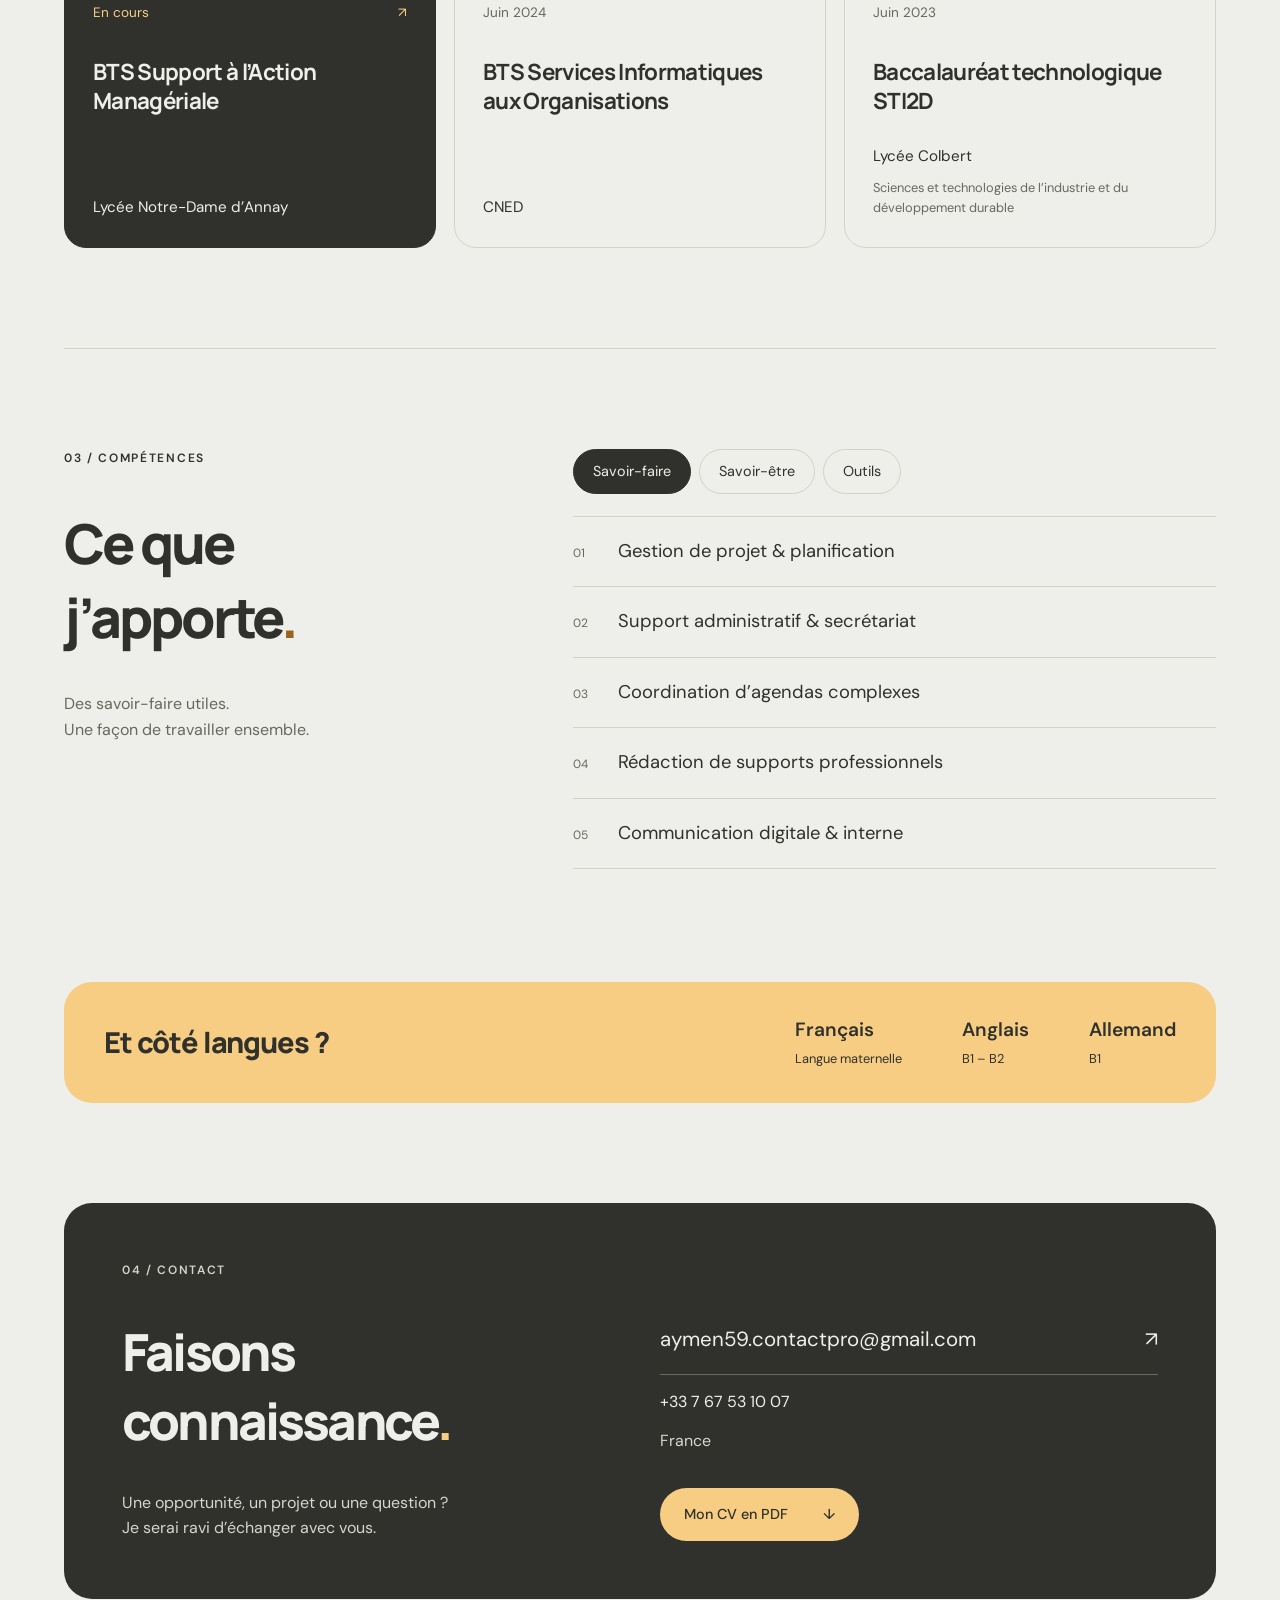
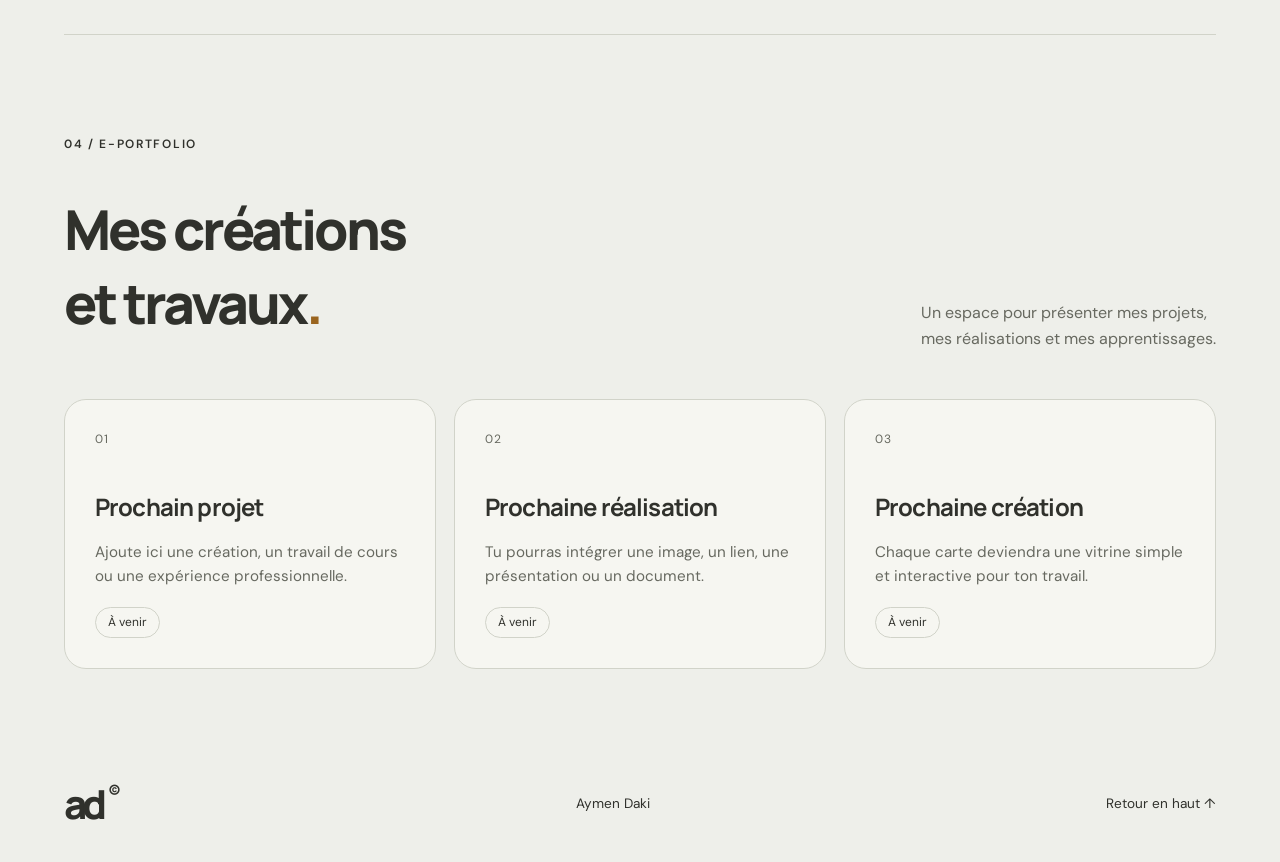
==== commit e93f6db6: "Mettre à jour les stages et les titres" ====
--- a/index.html
+++ b/index.html
@@ -4,6 +4,8 @@
   <meta charset="utf-8">
   <meta name="viewport" content="width=device-width,initial-scale=1">
   <meta name="theme-color" content="#30312c">
+  <link rel="icon" href="/favicon.svg?v=8" type="image/svg+xml" sizes="any">
+  <link rel="shortcut icon" href="/favicon.svg?v=8" type="image/svg+xml">
   <meta name="description" content="Découvrez le parcours d’Aymen Daki, étudiant en BTS Support à l’Action Managériale en France : expérience, formation et compétences.">
   <title>Aymen Daki — Parcours & compétences</title>
   <link rel="stylesheet" href="style.css">
@@ -39,7 +41,8 @@
     </section>
     <section id="parcours" class="section journey" aria-labelledby="journey-title">
       <div class="section-heading"><div><span class="eyebrow">02 / PARCOURS</span><h2 id="journey-title">Apprendre.<br>Mettre en pratique.</h2></div><p>De la formation à l’expérience,<br>un parcours qui se construit.</p></div>
-      <div class="experience-card"><div class="experience-label"><span>EXPÉRIENCE</span><span>2026</span></div><div class="experience-main"><div><p class="meta">FÉVRIER & MAI – JUIN 2026</p><h3>Fonction Support</h3><p class="company">Crédit Agricole<br>Personal Finance & Mobility</p></div><div><p>En appui au Responsable Grands Comptes, j’ai assuré le suivi administratif et commercial et la coordination entre les équipes internes.</p><details open><summary>Mes missions <span aria-hidden="true" class="plus">+</span></summary><ul><li>Gestion des mails et des dossiers clients</li><li>Mise à jour de tableaux Excel</li><li>Préparation de supports de communication</li><li>Coordination entre les équipes internes</li><li>Rédaction de comptes rendus structurés</li></ul><p class="takeaway">Une expérience qui a renforcé ma rigueur opérationnelle et mon efficacité dans un environnement exigeant.</p></details></div></div></div>
+      <div class="experience-card"><div class="experience-label"><span>EXPÉRIENCE / STAGE 01</span><span>2026</span></div><div class="experience-main"><div><p class="meta">FÉVRIER 2026</p><h3>Fonction Support</h3><p class="company">Crédit Agricole<br>Personal Finance & Mobility</p></div><div><p>Premier stage au sein de l’équipe, consacré à la découverte de la fonction support et à l’appui des activités quotidiennes.</p><details open><summary>Mes missions <span aria-hidden="true" class="plus">+</span></summary><ul><li>Gestion des mails et des dossiers clients</li><li>Mise à jour de tableaux Excel</li><li>Préparation de supports de communication</li></ul><p class="takeaway">Une première immersion qui a renforcé mon sens de l’organisation et ma compréhension des besoins de l’équipe.</p></details></div></div></div>
+      <div class="experience-card"><div class="experience-label"><span>EXPÉRIENCE / STAGE 02</span><span>2026</span></div><div class="experience-main"><div><p class="meta">MAI – JUIN 2026</p><h3>Fonction Support</h3><p class="company">Crédit Agricole<br>Personal Finance & Mobility</p></div><div><p>Second stage dans la même structure, avec des missions élargies et davantage de responsabilités administratives.</p><details open><summary>Mes missions <span aria-hidden="true" class="plus">+</span></summary><ul><li>Suivi administratif et commercial des dossiers</li><li>Gestion des mails et des échanges avec les interlocuteurs internes</li><li>Mise à jour de tableaux Excel et suivi des informations</li><li>Préparation de supports de communication</li><li>Coordination entre les équipes internes</li><li>Rédaction de comptes rendus structurés</li></ul><p class="takeaway">Une expérience qui a consolidé ma rigueur administrative, mon autonomie et mon efficacité dans un environnement exigeant.</p></details></div></div></div>
       <div class="education-heading"><h3>Formation</h3><span>MON PARCOURS ACADÉMIQUE</span></div>
       <div class="education-grid">
         <article class="education current"><div class="education-date">En cours <span aria-hidden="true">↗</span></div><h4>BTS Support à l’Action Managériale</h4><p>Lycée Notre-Dame d’Annay</p></article>
--- a/themes.css
+++ b/themes.css
@@ -1,4 +1,12 @@
 /* Aero palette inspired by slightknack/aerocode (CC0); original CV theme retained. */
+h1,h2,h3,h4,.quote-lead{line-height:1.2;padding-block:.06em}.languages h2{line-height:1.3;padding-block:.1em}
+.experience-card+.experience-card{margin-top:18px}
+
+/* Preserve the full height of accents and descenders during the hover effect. */
+h2,h3,h4,.quote-lead{line-height:1.35;padding-block:.14em .2em;overflow:visible}
+@media (hover:hover) and (pointer:fine) and (prefers-reduced-motion:no-preference){
+  h1.motion-text,h2.motion-text,h3.motion-text,h4.motion-text,.quote-lead.motion-text{background-image:none!important;background-clip:border-box!important;-webkit-background-clip:border-box!important;color:inherit!important;-webkit-text-fill-color:currentColor;overflow:visible}
+}
 .portfolio{margin-top:35px}.portfolio-grid{display:grid;grid-template-columns:repeat(3,1fr);gap:18px}.portfolio-card{min-height:270px;display:flex;flex-direction:column;align-items:flex-start;padding:30px;border:1px solid var(--line);border-radius:22px;background:#f6f6f1}.portfolio-number{color:var(--muted);font-size:.75rem;letter-spacing:.12em}.portfolio-card h3{font-size:1.5rem;margin:38px 0 12px}.portfolio-card p{color:var(--muted);font-size:.95rem}.portfolio-status{margin-top:auto;border:1px solid var(--line);border-radius:100px;padding:5px 12px;font-size:.75rem}@media(max-width:900px){.portfolio-grid{grid-template-columns:1fr 1fr}}@media(max-width:600px){.portfolio-grid{grid-template-columns:1fr}.portfolio-card{min-height:210px;padding:25px}.portfolio-card h3{margin-top:28px}}
 .theme-toolbar{max-width:1320px;margin:18px auto 0;display:flex;justify-content:flex-end;align-items:center;gap:8px;flex-wrap:wrap;font-size:.875rem}
 .theme-toolbar>span{margin-right:8px;color:var(--muted)}
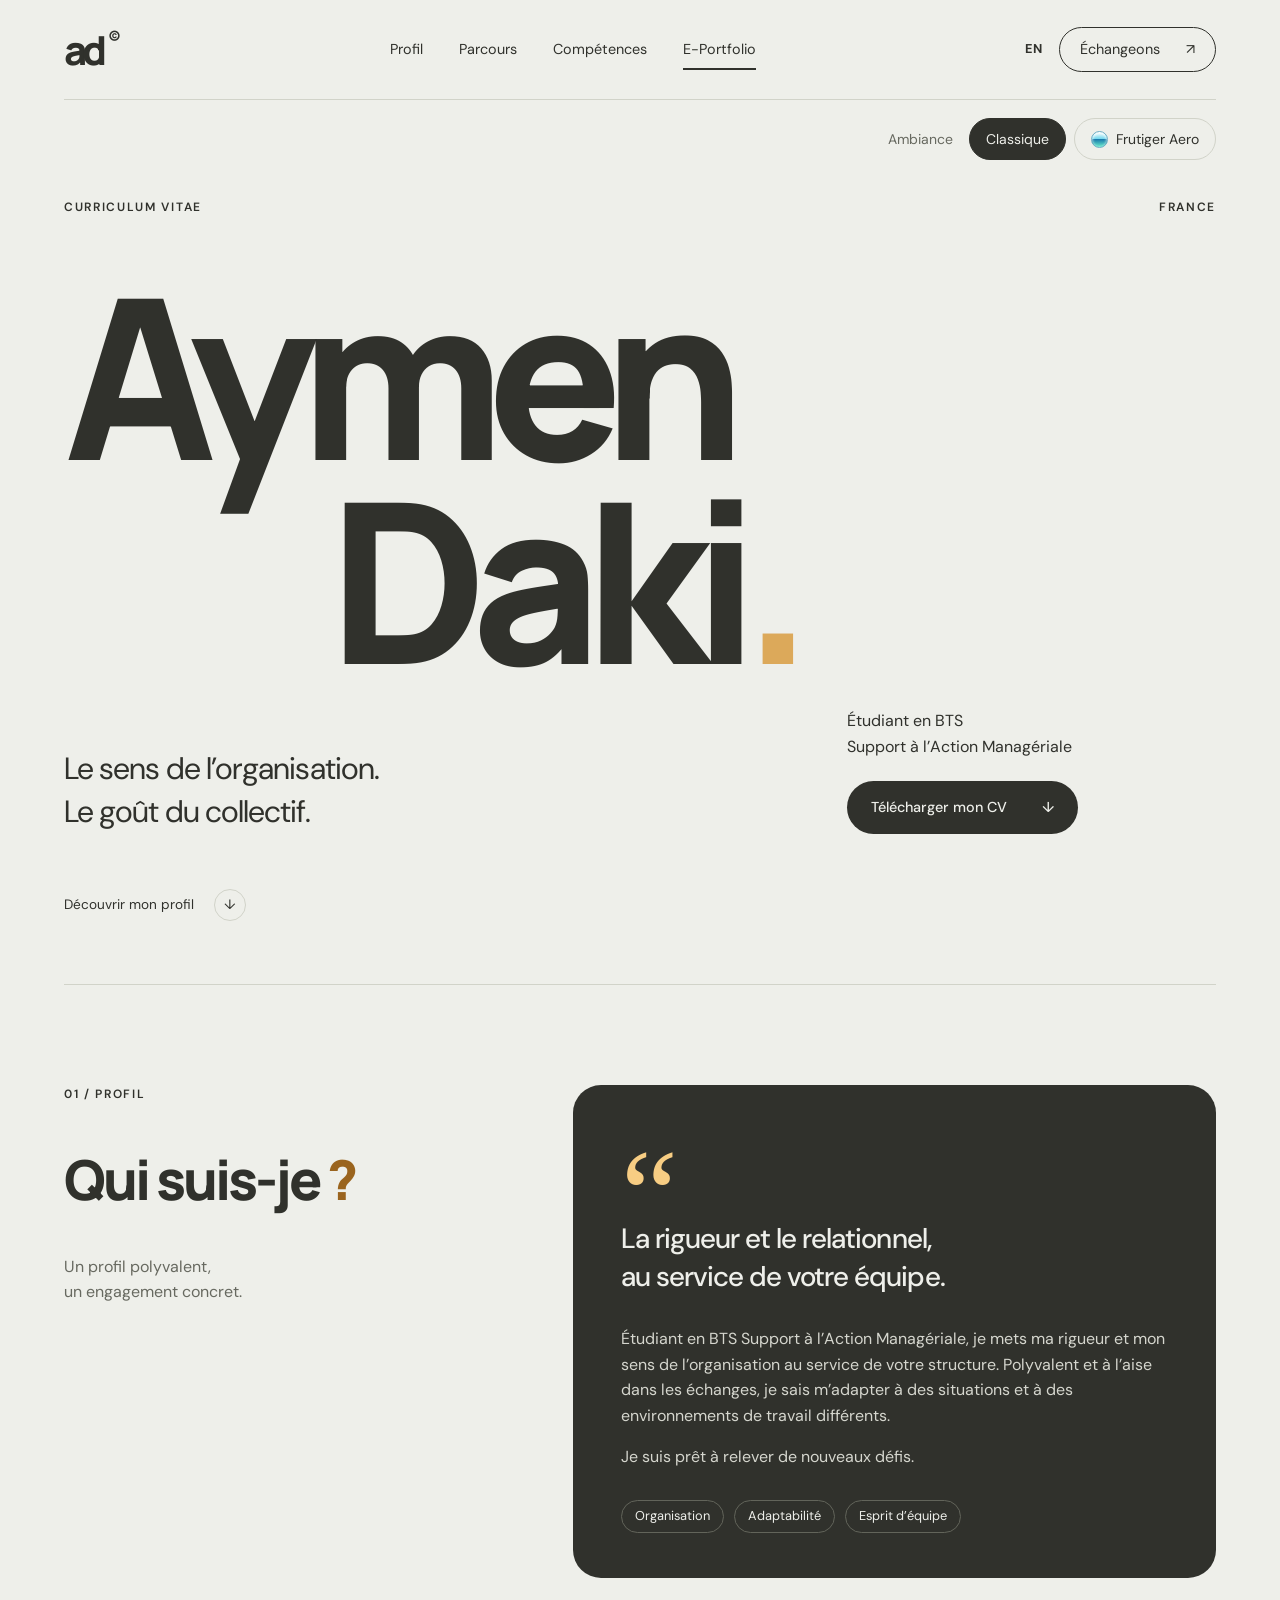
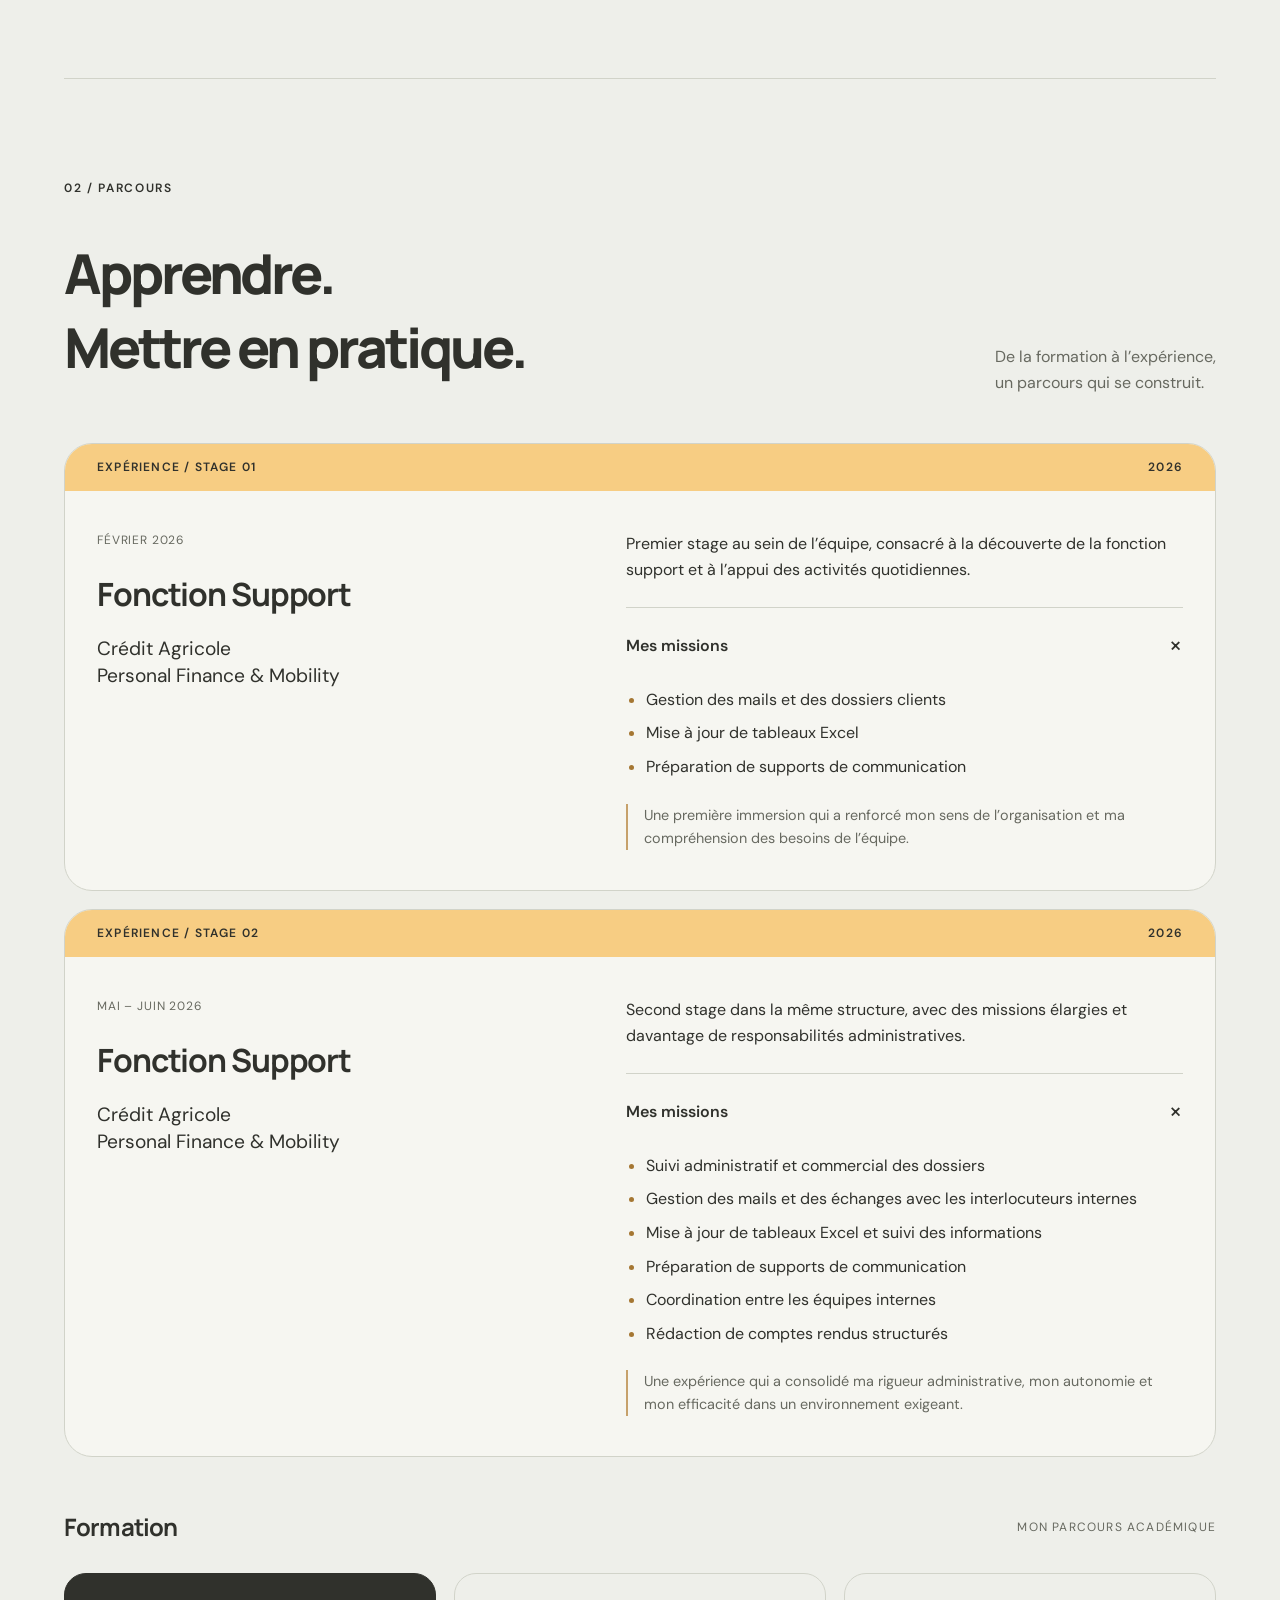
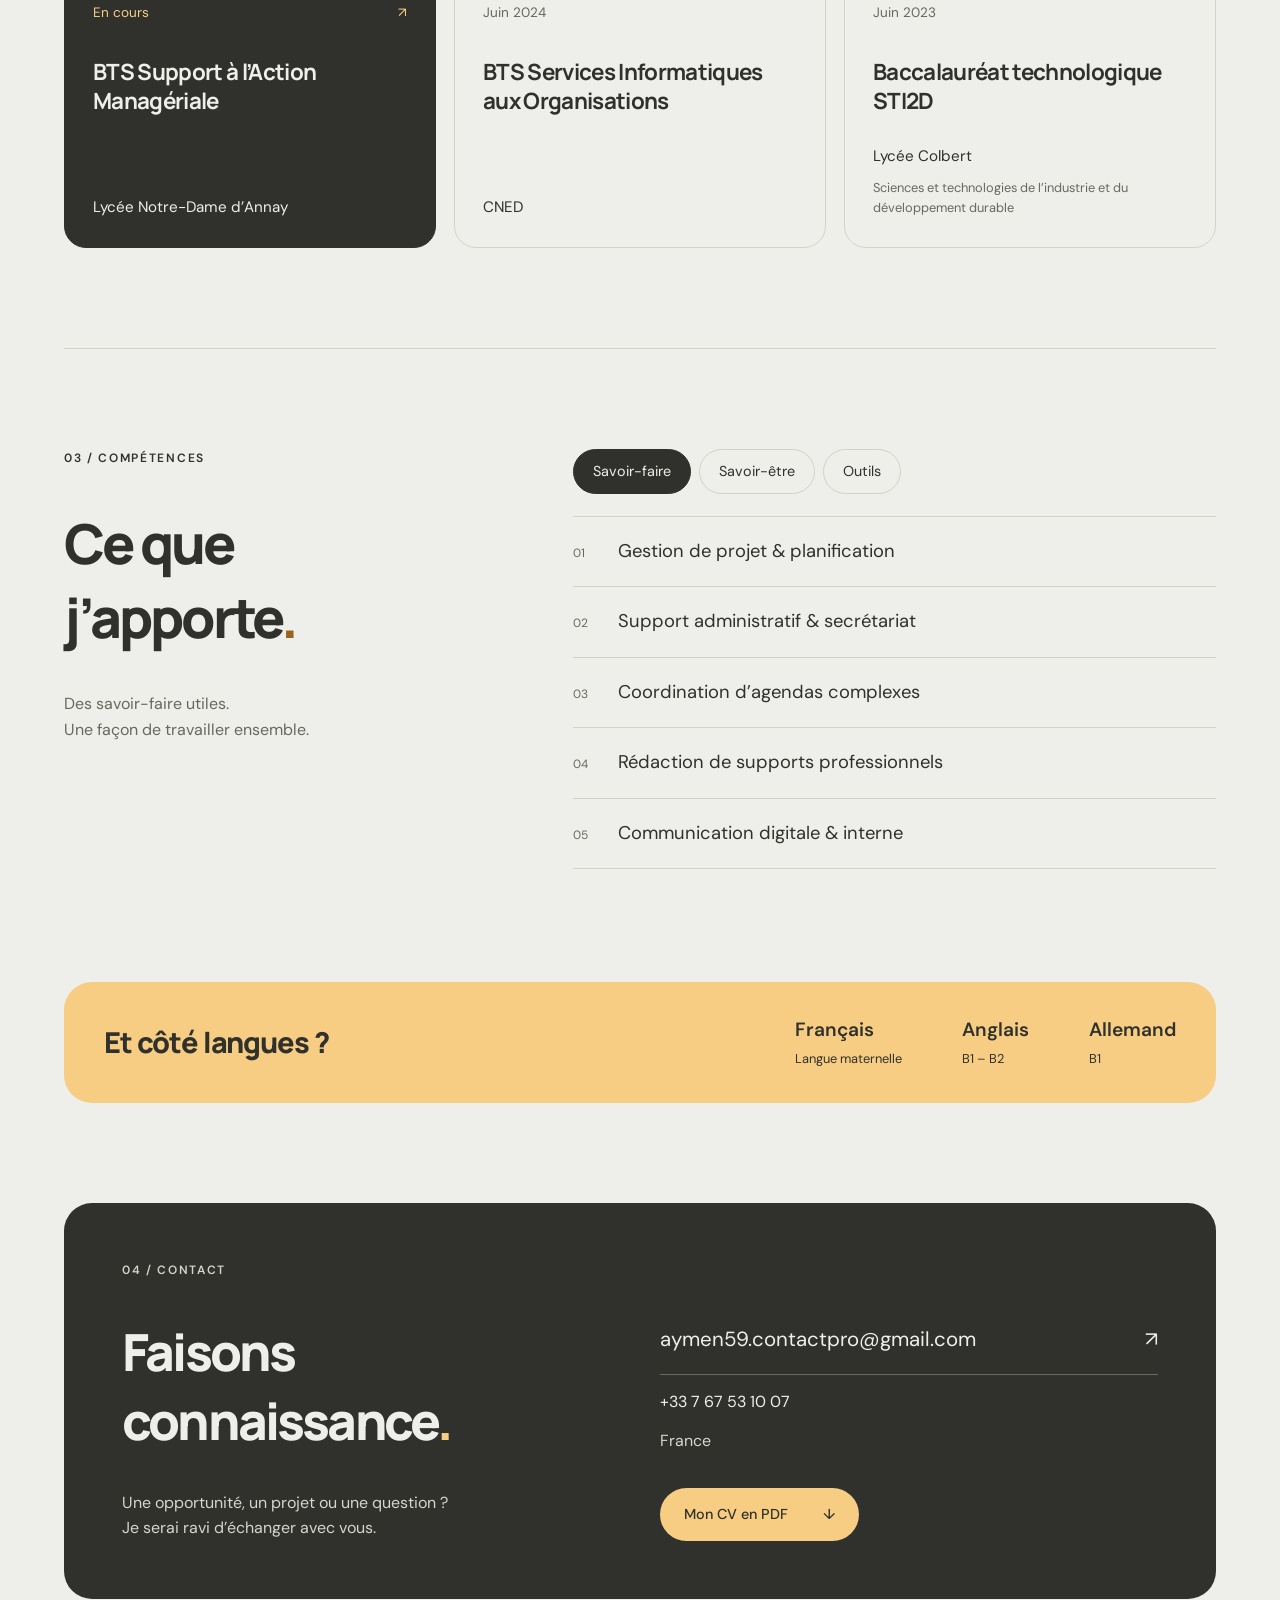
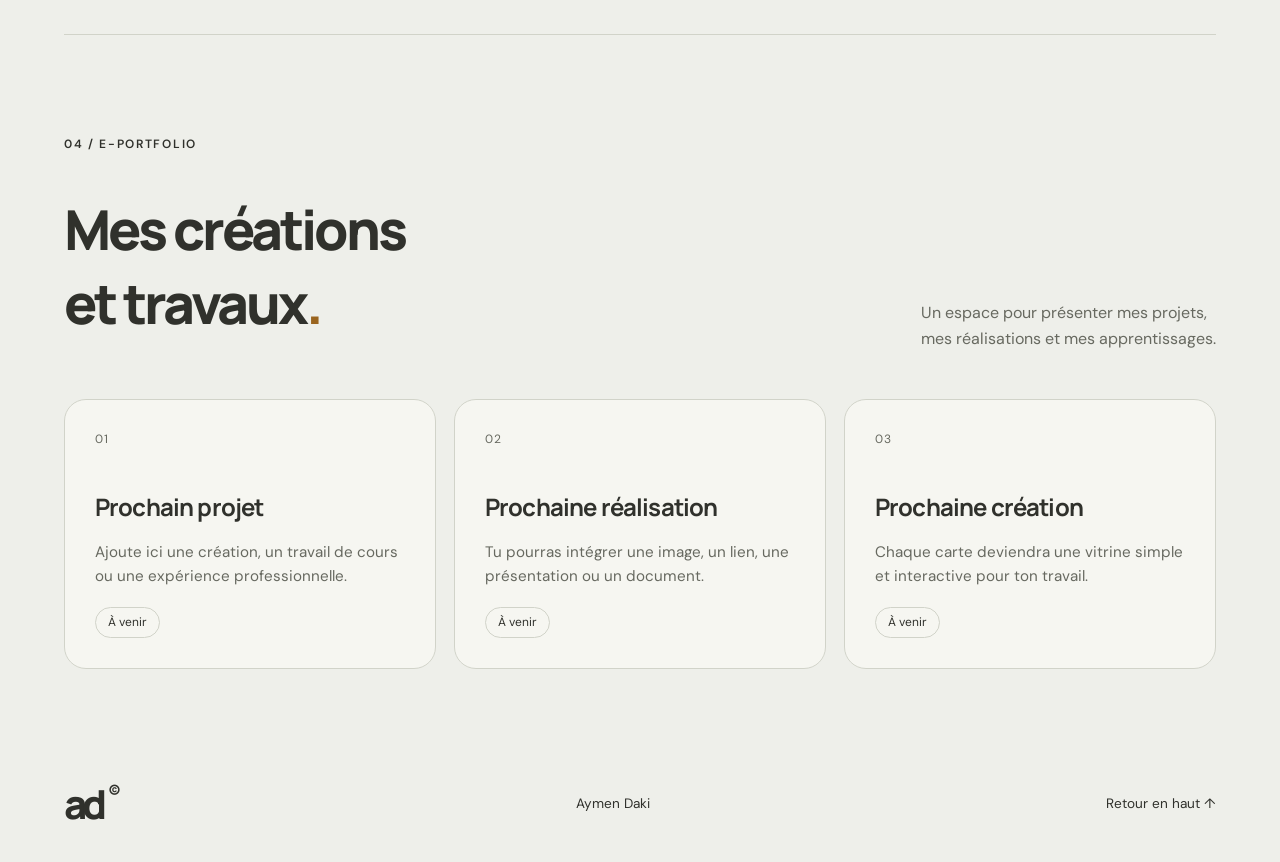
==== commit eab8a4ba: "Ajouter le sélecteur de langue" ====
--- a/index.html
+++ b/index.html
@@ -21,7 +21,7 @@
     <nav aria-label="Navigation principale">
       <a href="#profil">Profil</a><a href="#parcours">Parcours</a><a href="#competences">Compétences</a><a href="#portfolio">E-Portfolio</a>
     </nav>
-    <a href="#contact" class="contact-link">Échangeons <span aria-hidden="true">↗</span></a>
+    <div class="header-actions"><a class="language-link" href="en/" lang="en" hreflang="en" aria-label="View the English version">EN</a><a href="#contact" class="contact-link">Échangeons <span aria-hidden="true">↗</span></a></div>
   </header>
   <div class="theme-toolbar" role="group" aria-label="Thème du site">
     <span>Ambiance</span>
--- a/themes.css
+++ b/themes.css
@@ -1,6 +1,7 @@
 /* Aero palette inspired by slightknack/aerocode (CC0); original CV theme retained. */
 h1,h2,h3,h4,.quote-lead{line-height:1.2;padding-block:.06em}.languages h2{line-height:1.3;padding-block:.1em}
 .experience-card+.experience-card{margin-top:18px}
+.header-actions{display:flex;align-items:center;gap:16px}.language-link{font-size:.8rem;font-weight:700;letter-spacing:.08em}.language-link:hover{color:#9a641e}
 
 /* Preserve the full height of accents and descenders during the hover effect. */
 h2,h3,h4,.quote-lead{line-height:1.35;padding-block:.14em .2em;overflow:visible}
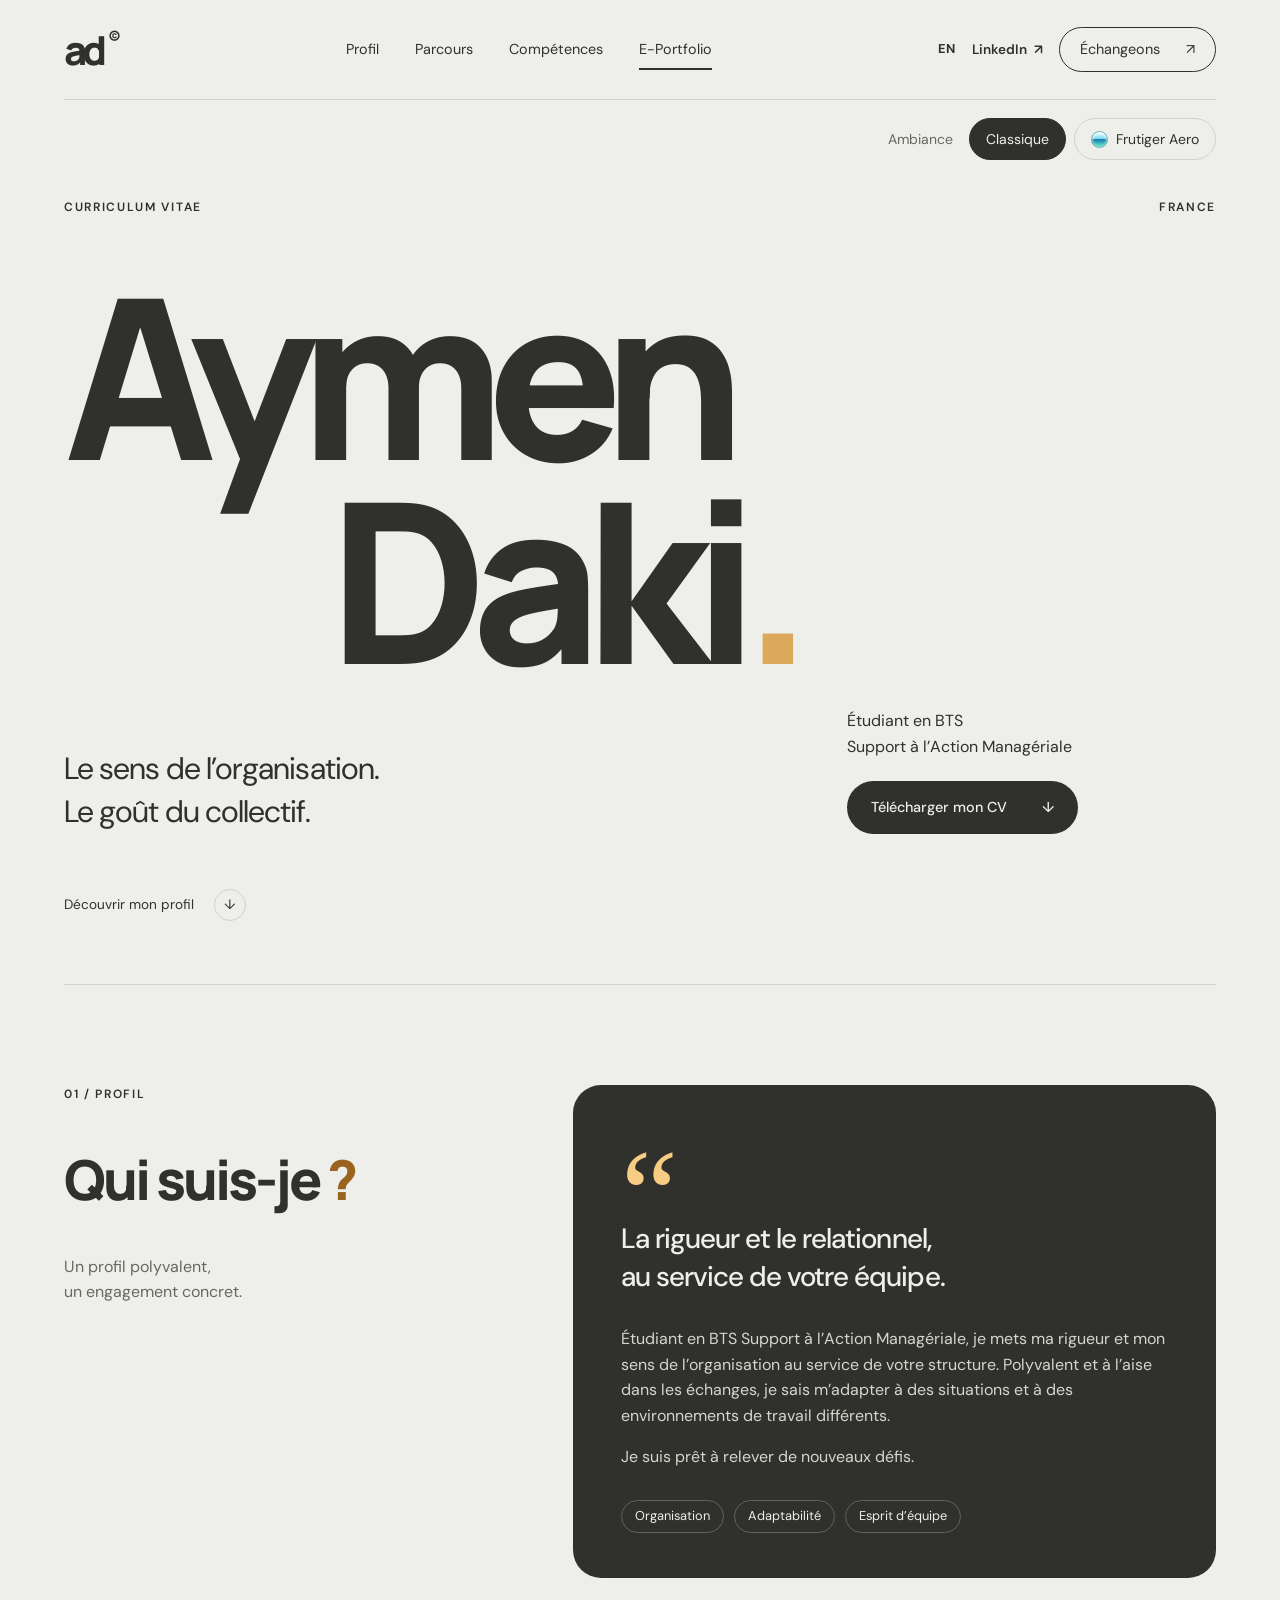
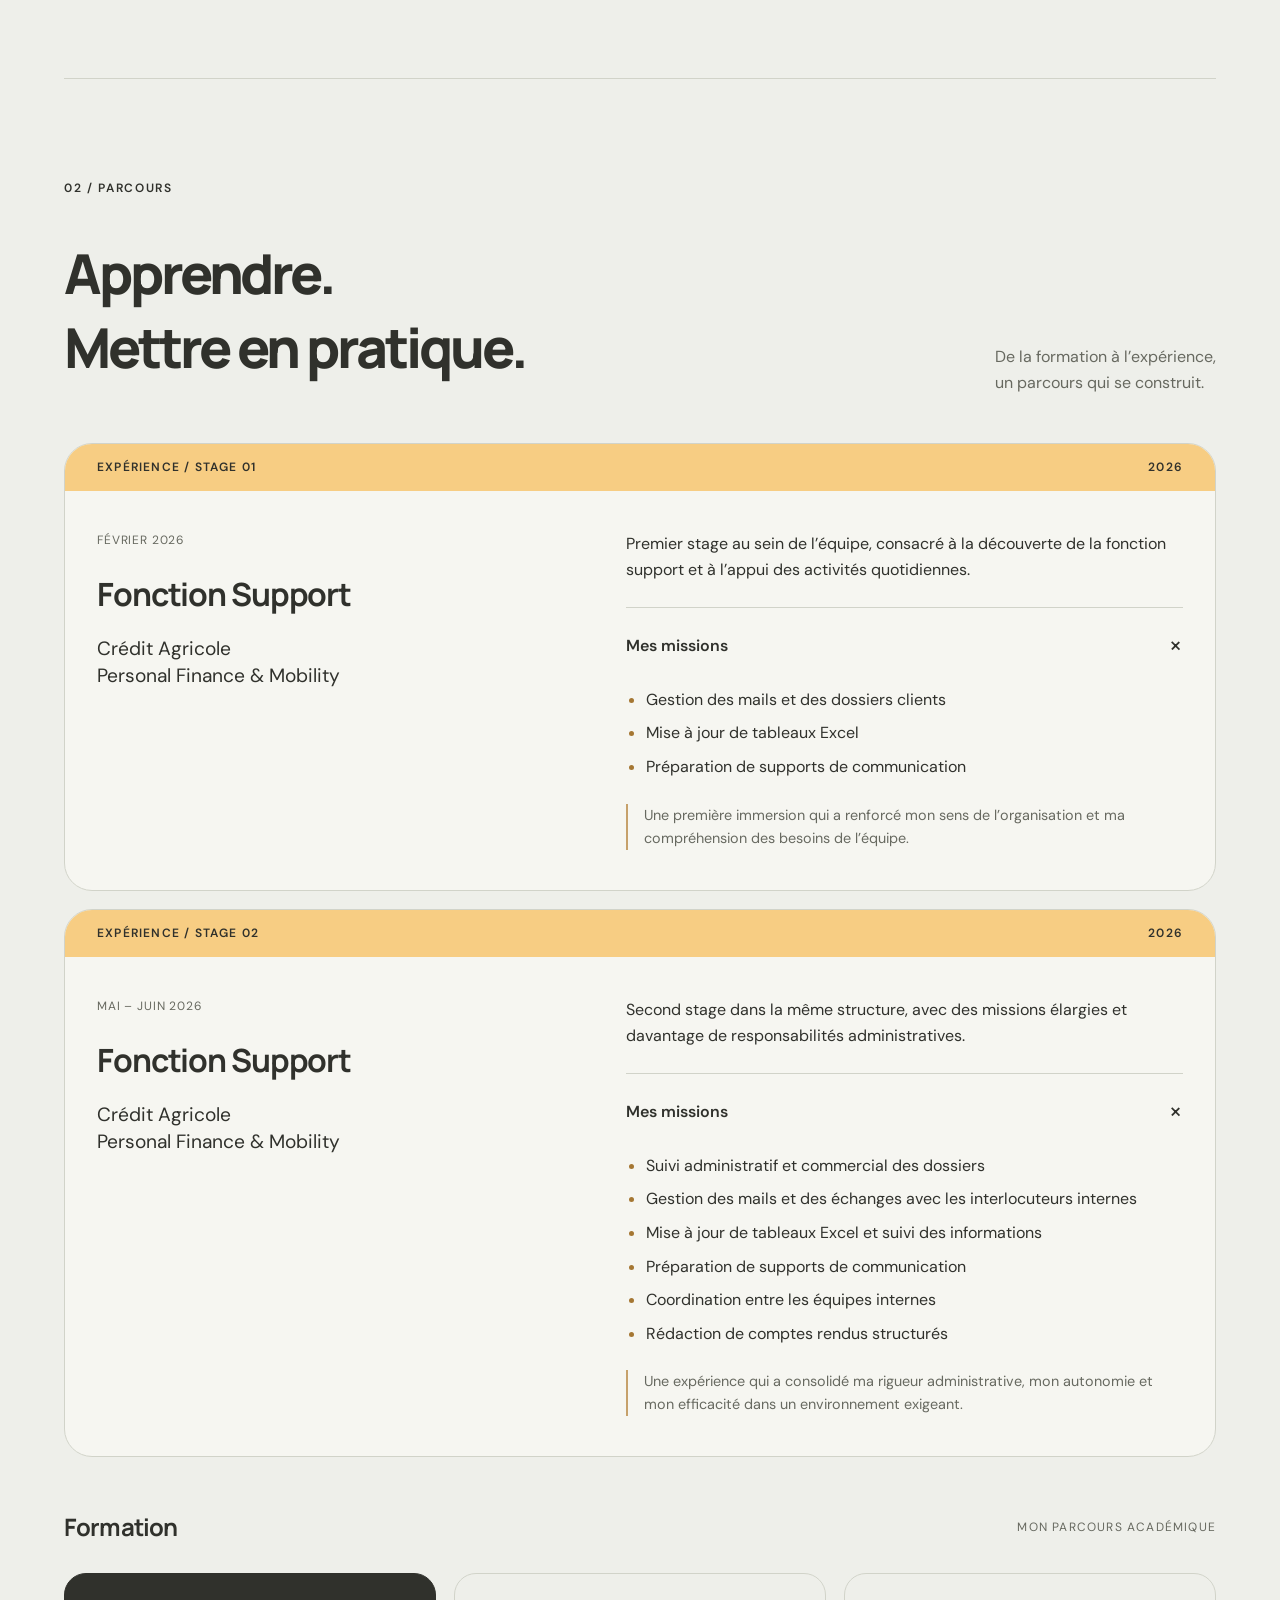
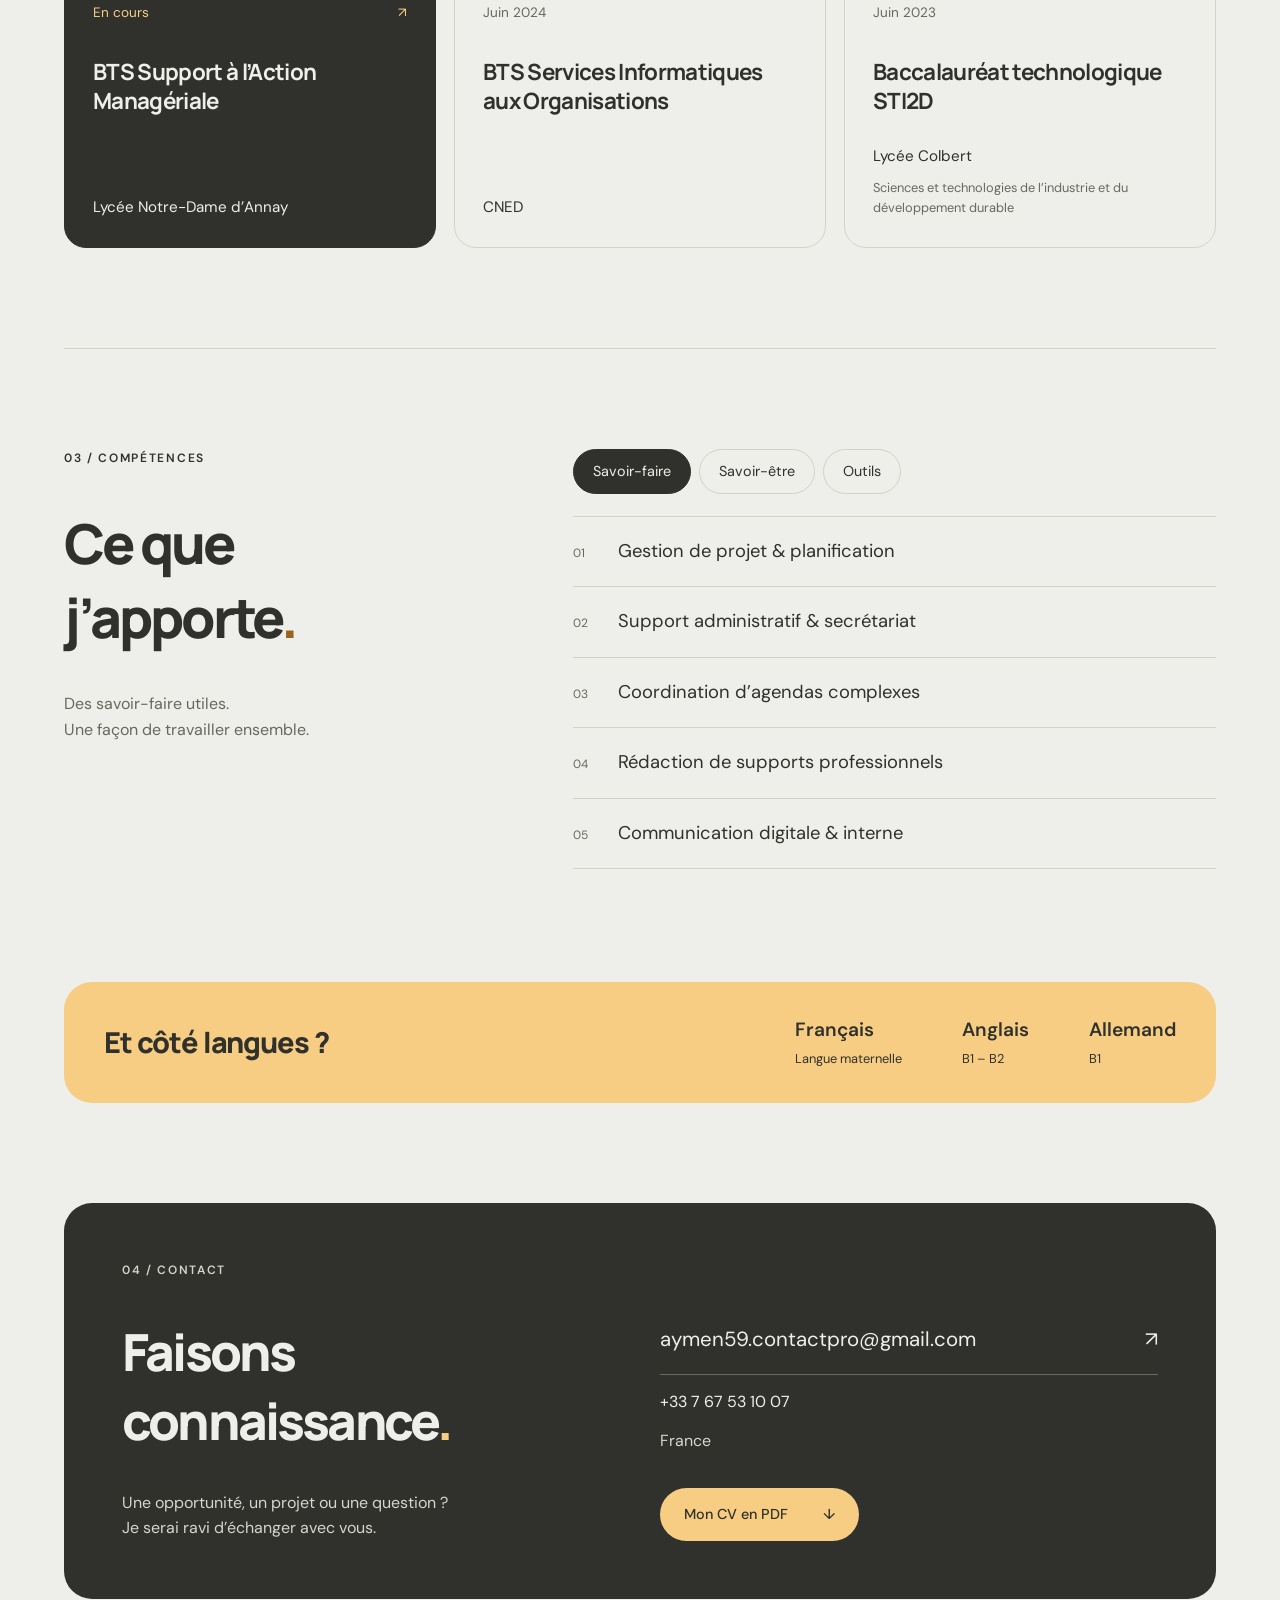
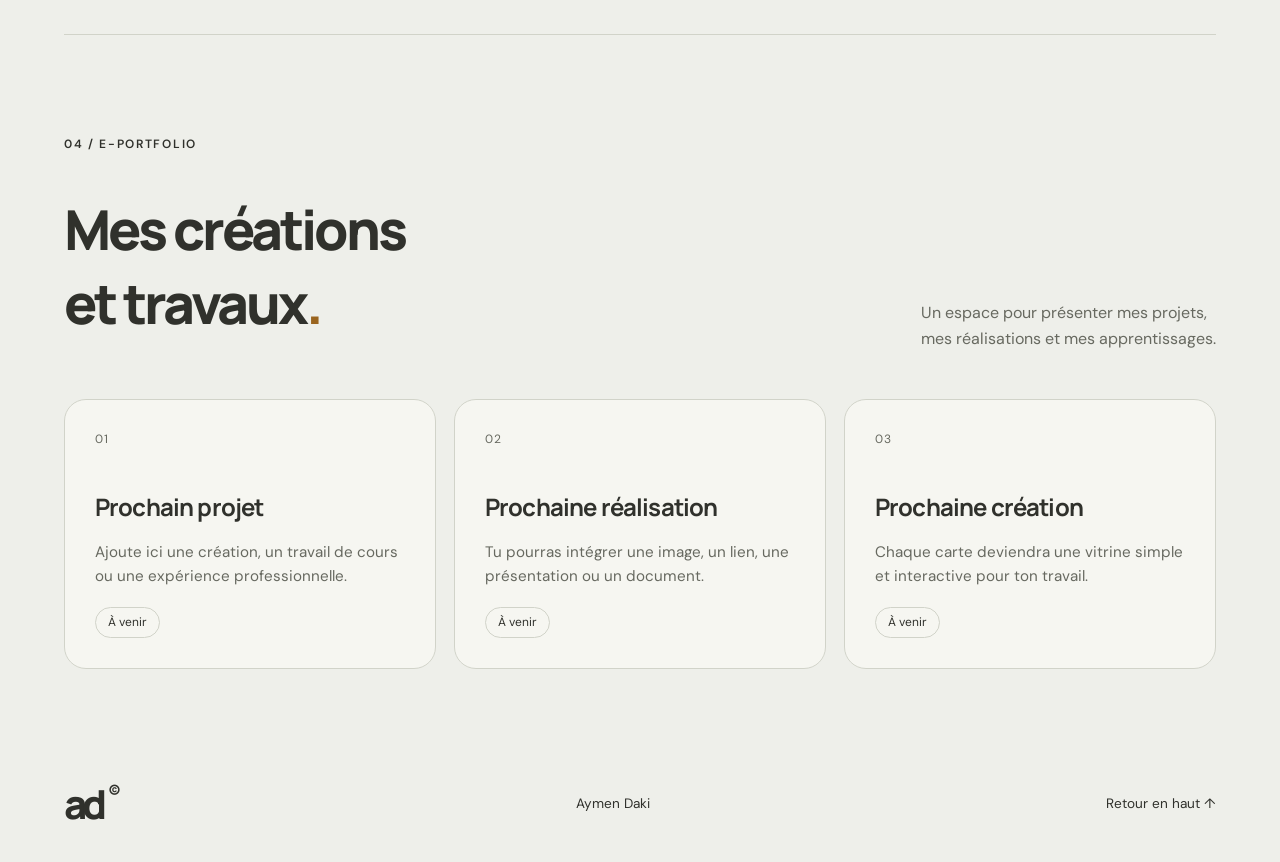
==== commit 08424c39: "Ajouter le lien LinkedIn" ====
--- a/index.html
+++ b/index.html
@@ -21,7 +21,7 @@
     <nav aria-label="Navigation principale">
       <a href="#profil">Profil</a><a href="#parcours">Parcours</a><a href="#competences">Compétences</a><a href="#portfolio">E-Portfolio</a>
     </nav>
-    <div class="header-actions"><a class="language-link" href="en/" lang="en" hreflang="en" aria-label="View the English version">EN</a><a href="#contact" class="contact-link">Échangeons <span aria-hidden="true">↗</span></a></div>
+    <div class="header-actions"><a class="language-link" href="en/" lang="en" hreflang="en" aria-label="View the English version">EN</a><a class="linkedin-link" href="https://www.linkedin.com/in/aymen-daki-5044a9340/" target="_blank" rel="noopener noreferrer">LinkedIn <span aria-hidden="true">↗</span></a><a href="#contact" class="contact-link">Échangeons <span aria-hidden="true">↗</span></a></div>
   </header>
   <div class="theme-toolbar" role="group" aria-label="Thème du site">
     <span>Ambiance</span>
--- a/themes.css
+++ b/themes.css
@@ -2,6 +2,7 @@
 h1,h2,h3,h4,.quote-lead{line-height:1.2;padding-block:.06em}.languages h2{line-height:1.3;padding-block:.1em}
 .experience-card+.experience-card{margin-top:18px}
 .header-actions{display:flex;align-items:center;gap:16px}.language-link{font-size:.8rem;font-weight:700;letter-spacing:.08em}.language-link:hover{color:#9a641e}
+.linkedin-link{font-size:.85rem;font-weight:600}.linkedin-link span{margin-left:4px}.linkedin-link:hover{color:#9a641e}
 
 /* Preserve the full height of accents and descenders during the hover effect. */
 h2,h3,h4,.quote-lead{line-height:1.35;padding-block:.14em .2em;overflow:visible}
